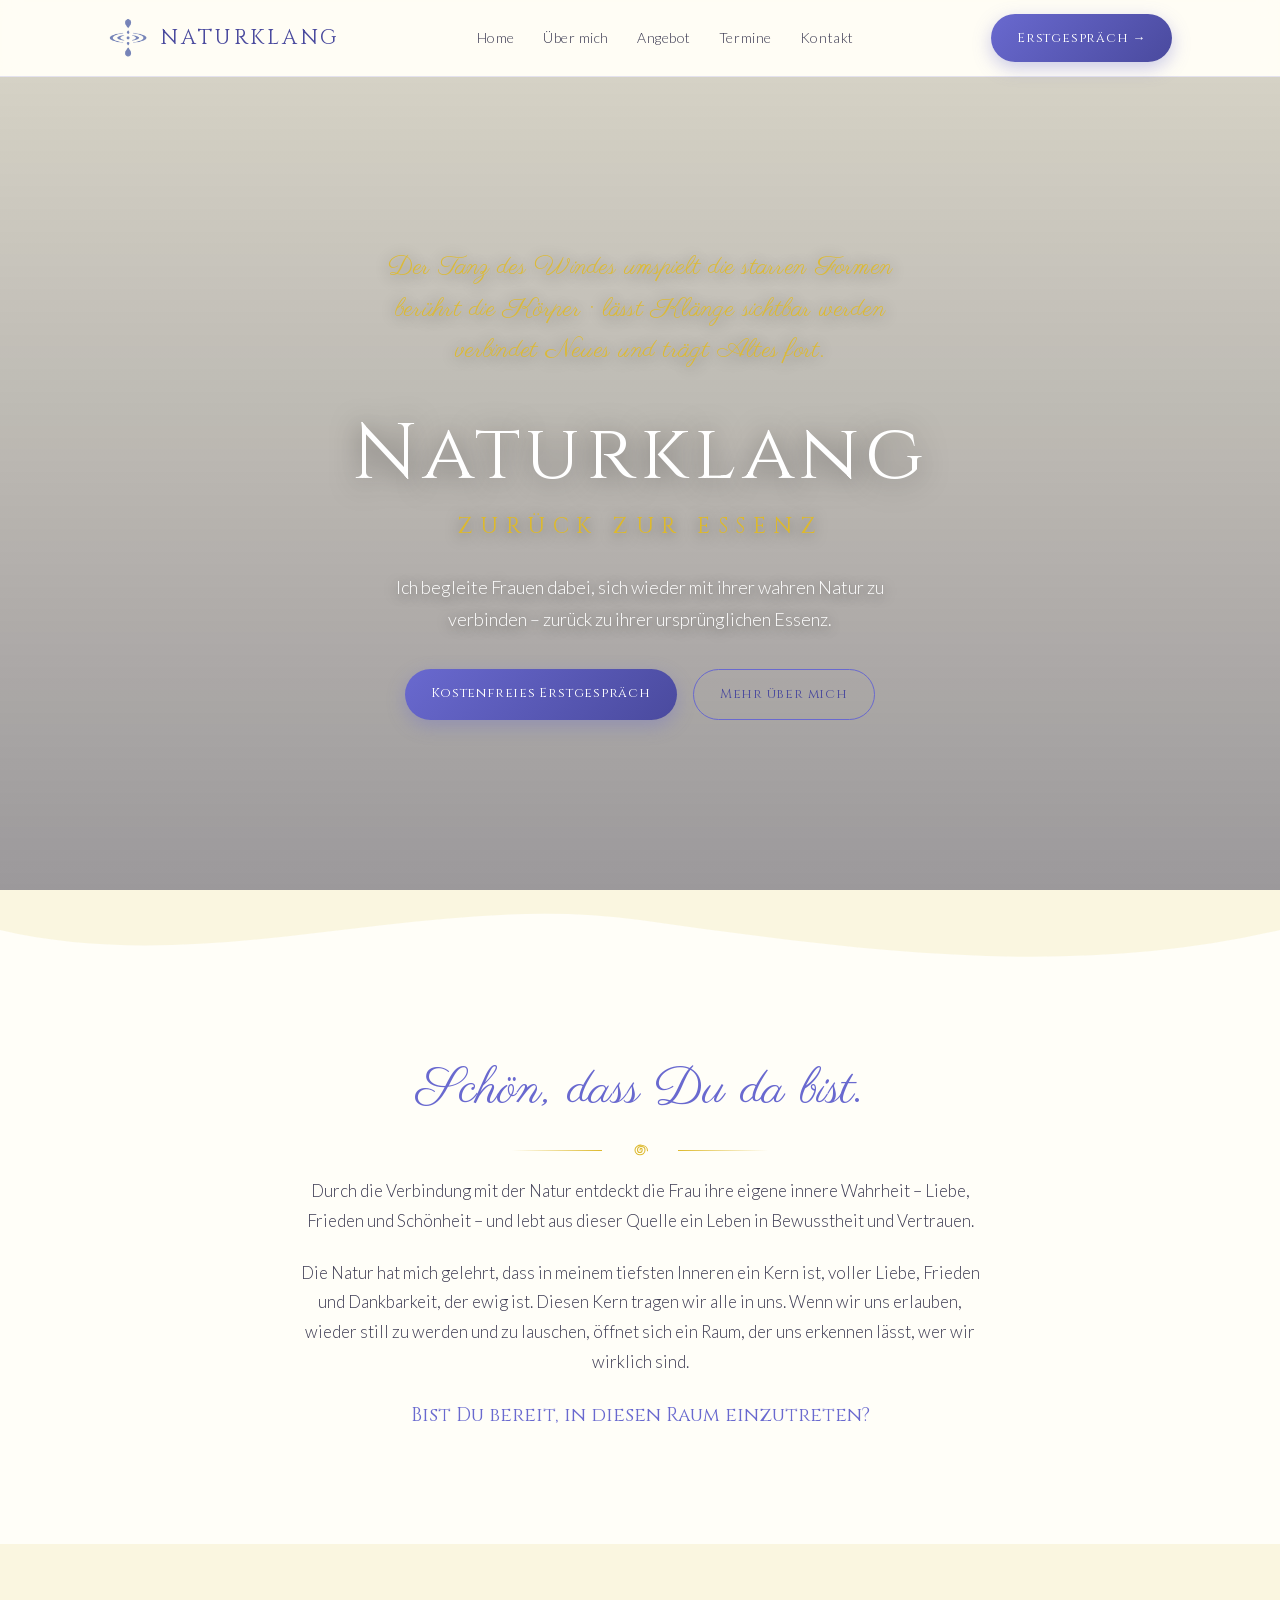
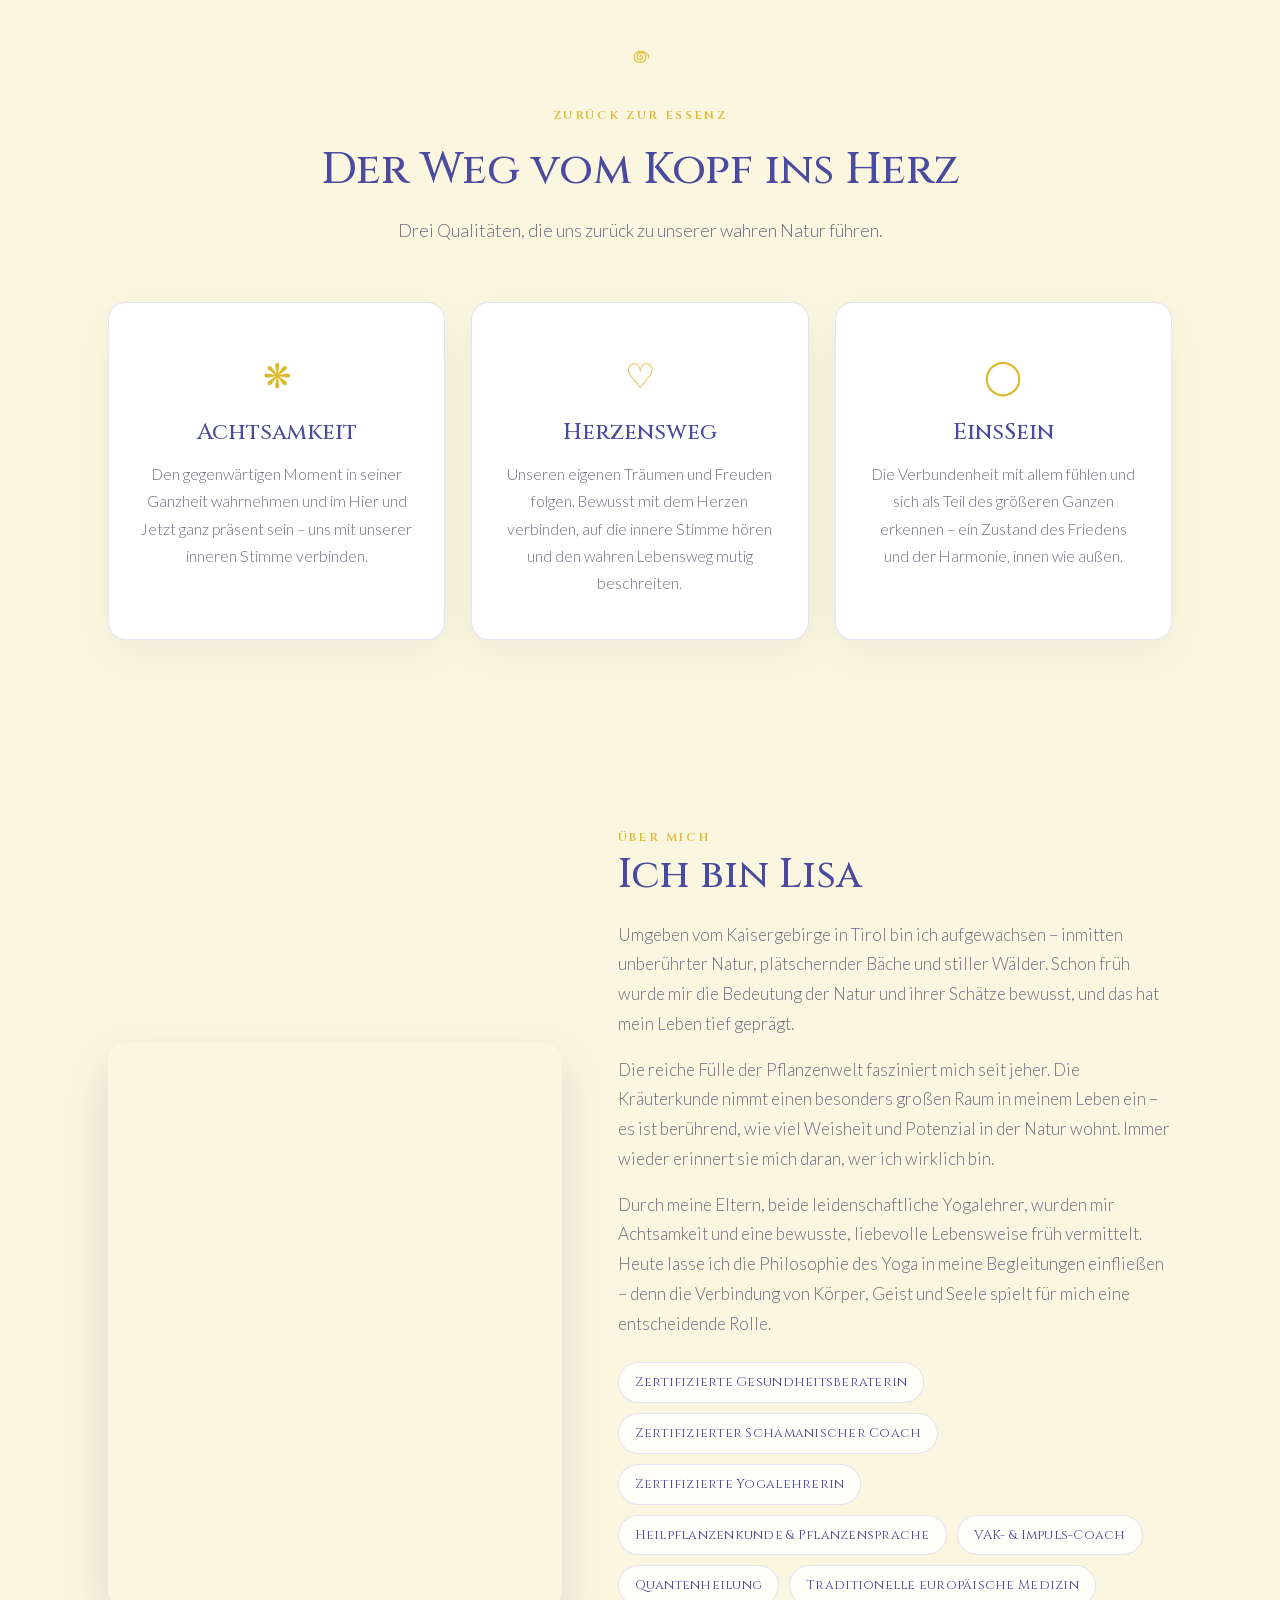
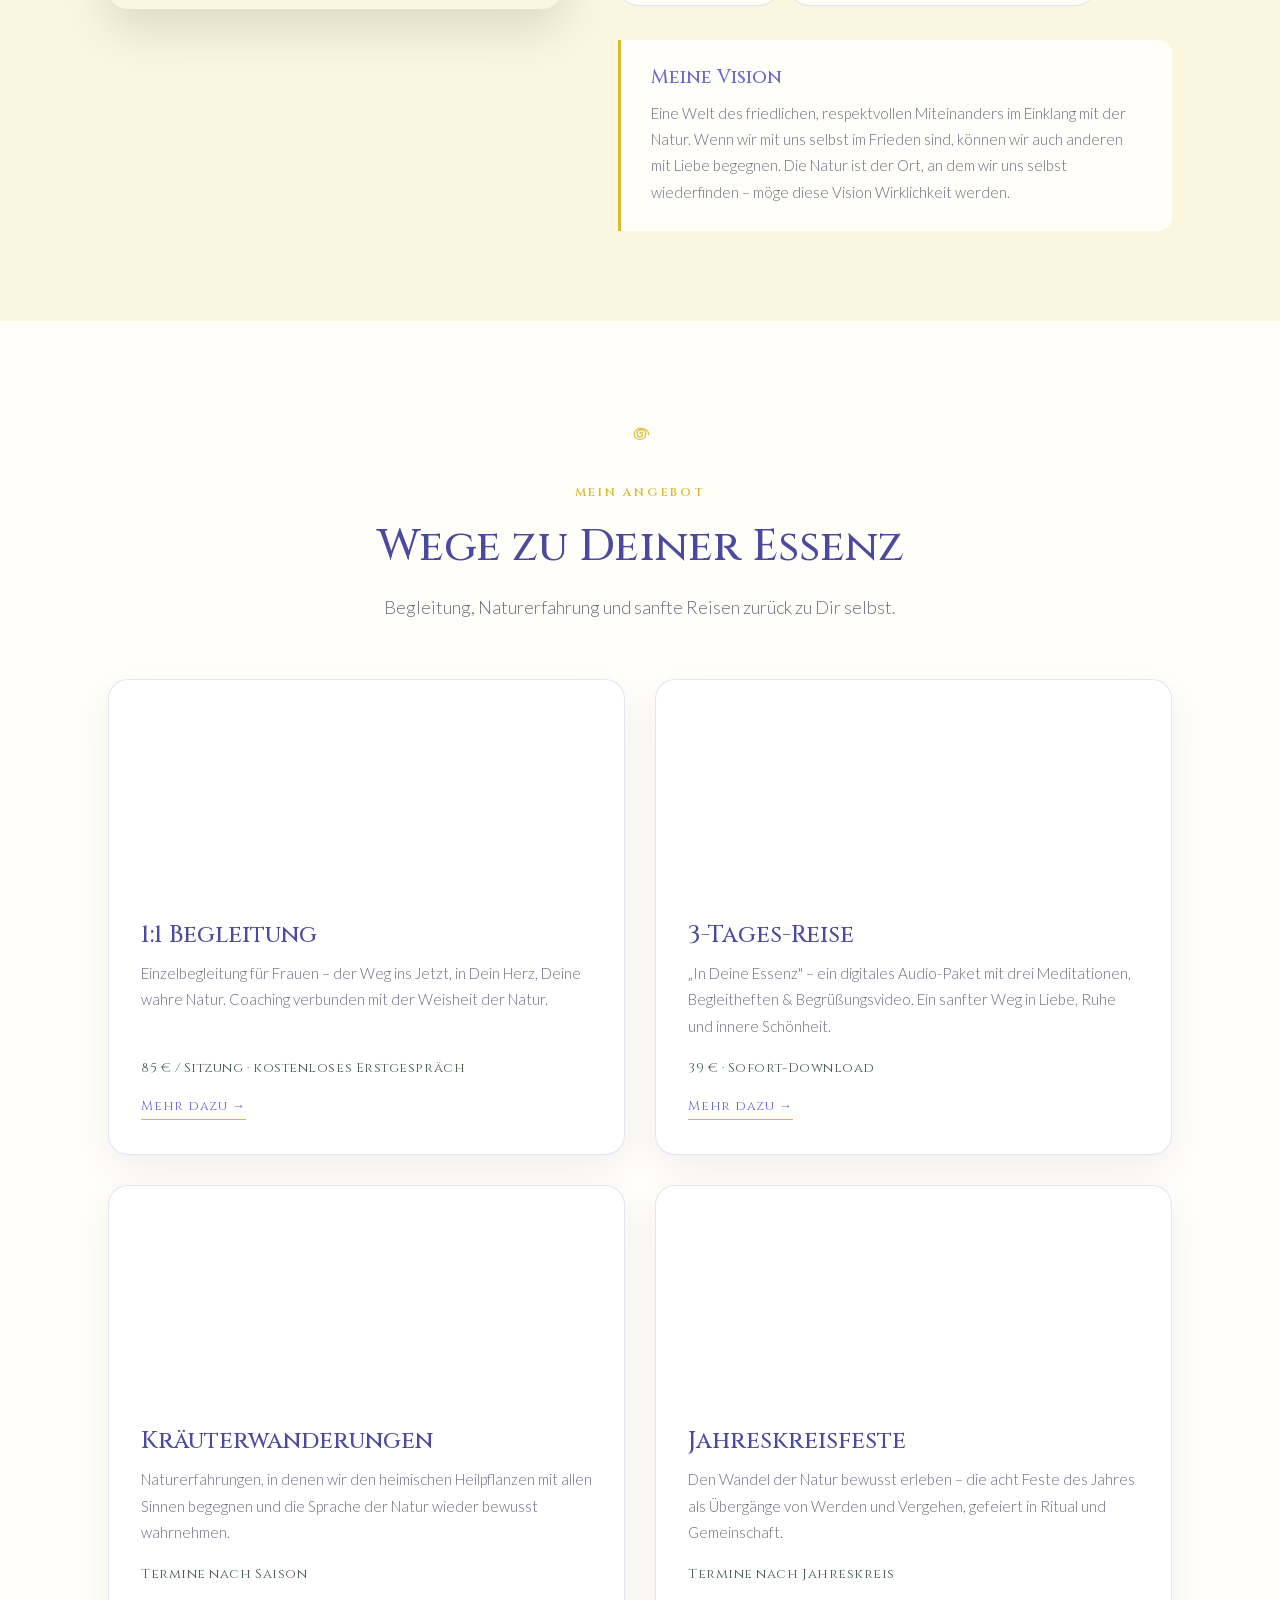
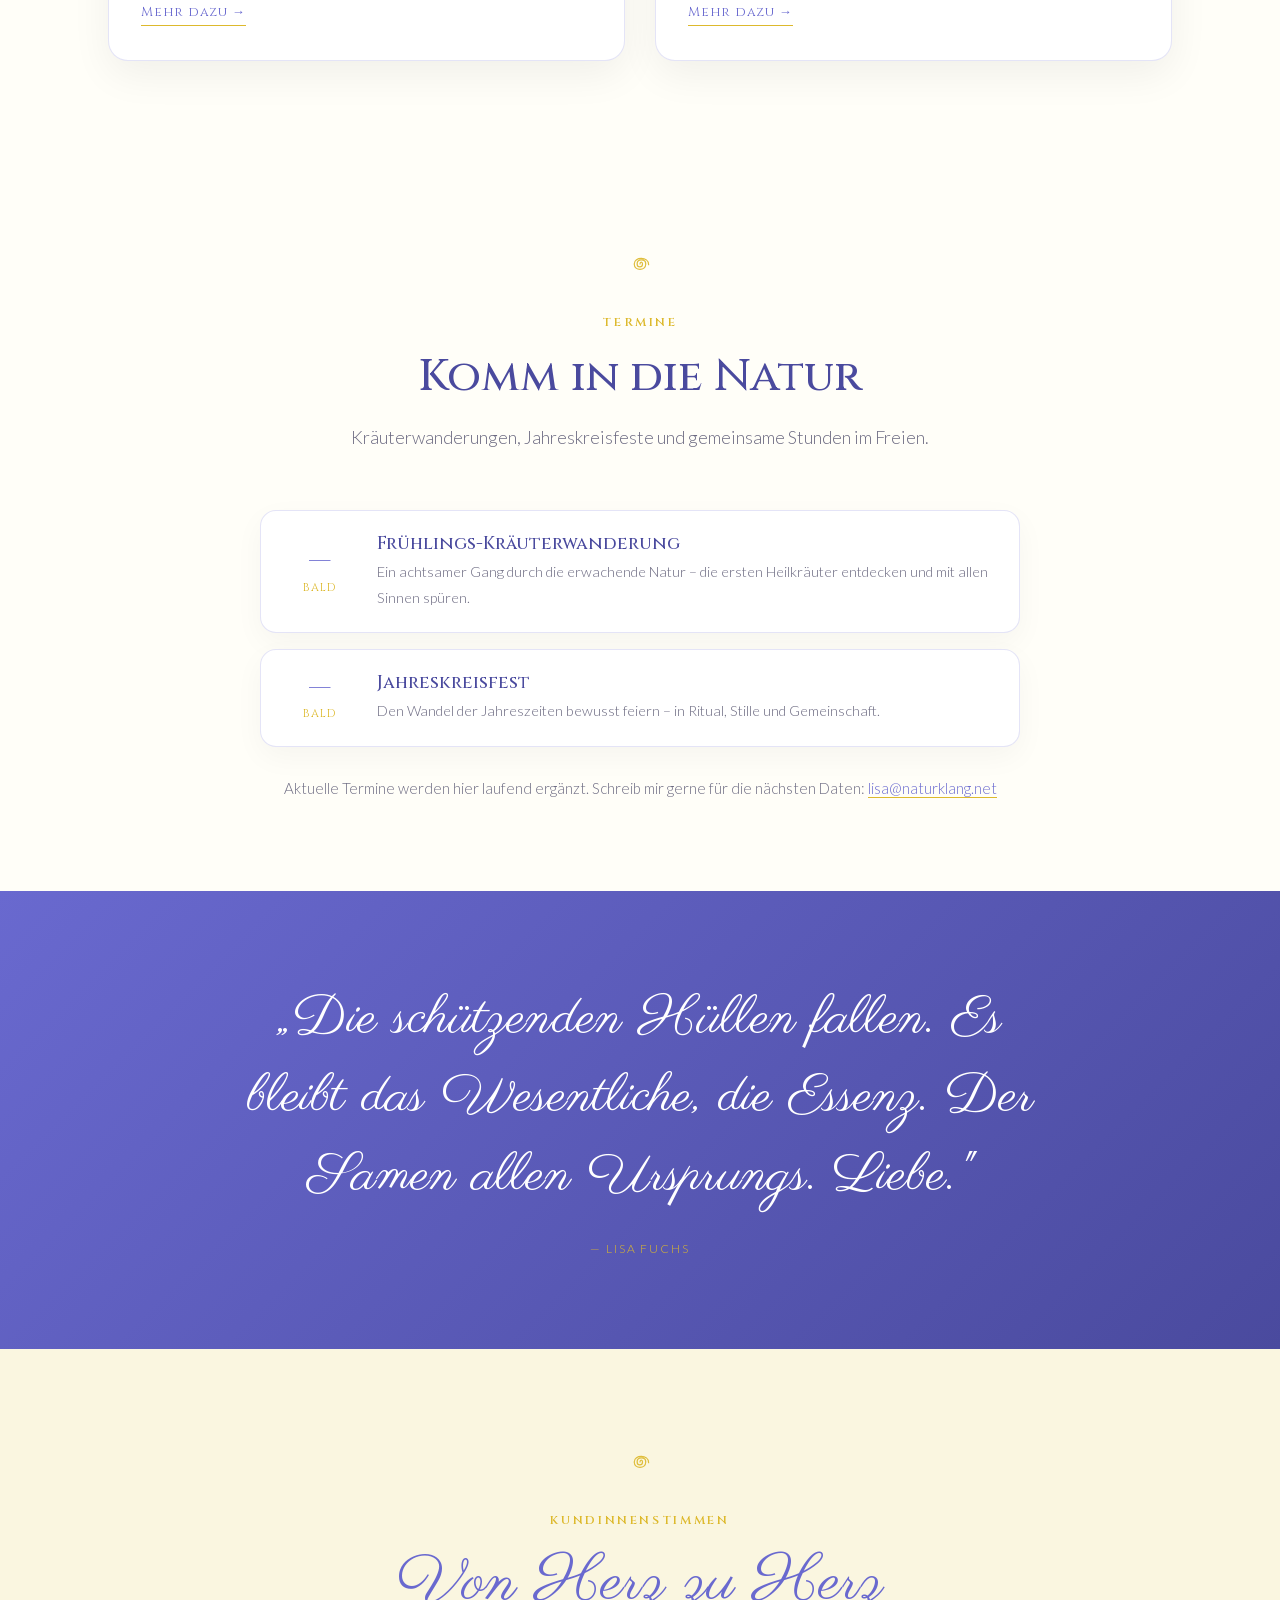
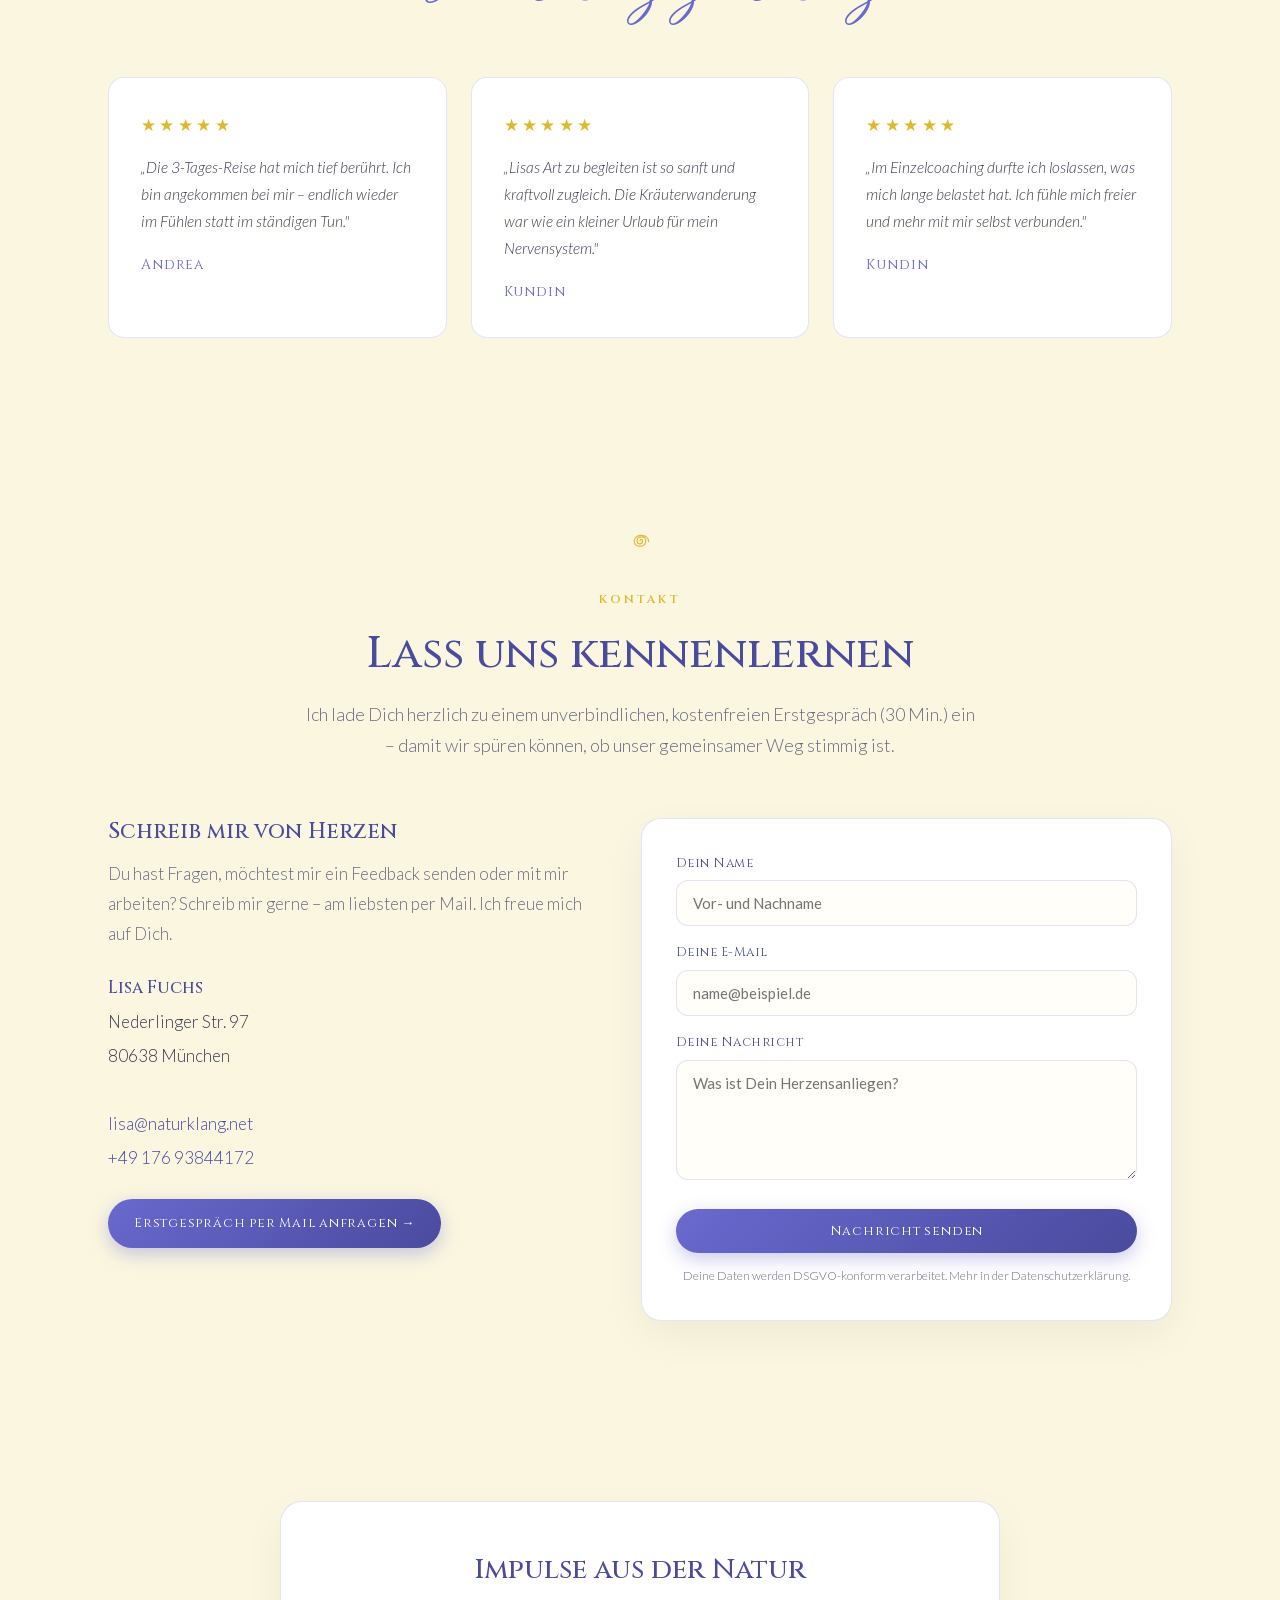
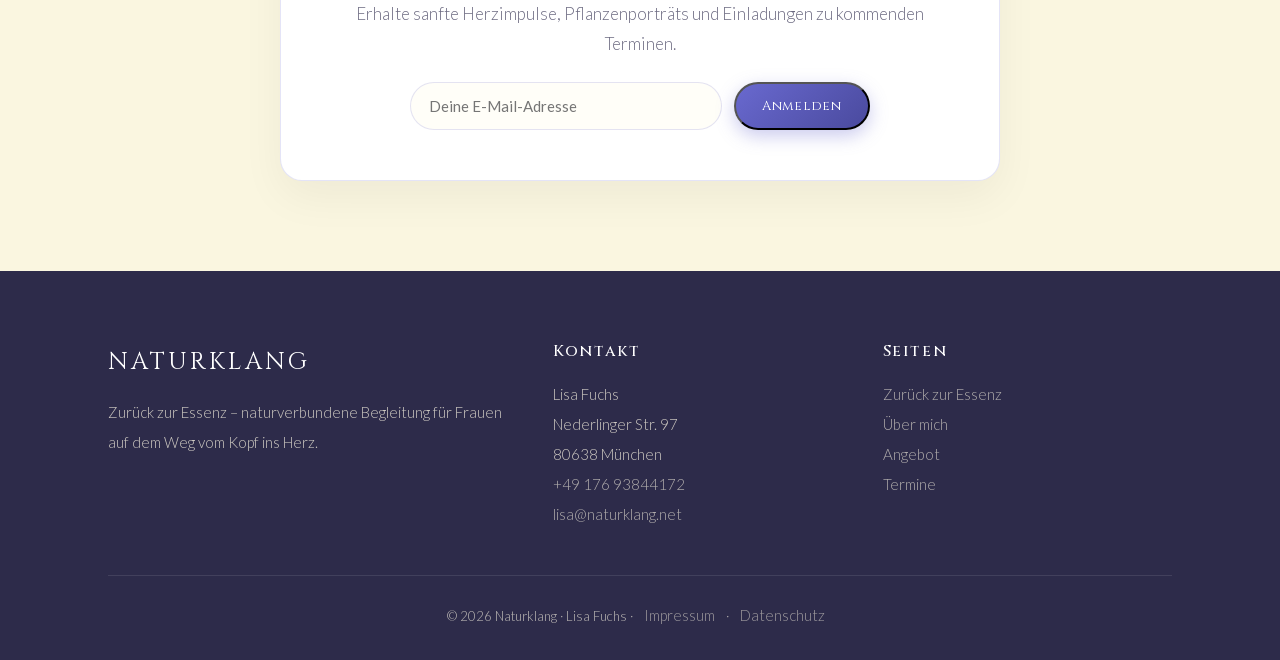
==== index.html @ 94cda43b "Naturklang one-page website (initial build) - One-page site, palette A (Lila/Gold/Grün/Creme) - Sect" ====
<!DOCTYPE html>
<html lang="de" class="theme-a">
<head>
<meta charset="UTF-8" />
<meta name="viewport" content="width=device-width, initial-scale=1.0" />
<title>Naturklang – zurück zur Essenz</title>
<!-- Schriften lokal gehostet (DSGVO-konform, kein Google-CDN) -->
<link rel="stylesheet" href="assets/fonts/fonts.css">
<style>
/* ============================================================
   PALETTEN — A (Naturklang-Marke) & C (Erd-/Waldwelt)
   Umschalten über class="theme-a" / "theme-c" auf <html>
   ============================================================ */
:root.theme-a {
  --c-bg:        #faf6e0;   /* Creme */
  --c-bg-soft:   #fffef8;   /* Warm-Weiß */
  --c-bg-dark:   #2d2b4a;   /* tiefes Lila-Nachtblau für dunkle Bänder */
  --c-brand:     #6969cf;   /* Lila (Brand) */
  --c-brand-dk:  #4a4a9e;
  --c-accent:    #ddb92d;   /* Gold */
  --c-green:     #4a6351;   /* Grün */
  --c-text:      #3a3850;
  --c-text-soft: #6b6980;
  --c-on-dark:   #f3eede;
  --c-card:      #ffffff;
  --c-line:      rgba(105,105,207,.18);
  --hero-overlay: linear-gradient(180deg, rgba(45,43,74,.18) 0%, rgba(45,43,74,.46) 100%);
  --grad-band:   linear-gradient(135deg, #6969cf 0%, #4a4a9e 100%);
  --f-script:    'Parisienne', cursive;
}
:root.theme-c {
  --c-bg:        #f4eedd;   /* warmes Creme */
  --c-bg-soft:   #fbf7ec;
  --c-bg-dark:   #2c3a2f;   /* Tannen-Nachtgrün */
  --c-brand:     #4a6351;   /* Grün als Leitfarbe */
  --c-brand-dk:  #33493b;
  --c-accent:    #c9a227;   /* gedämpftes Gold */
  --c-green:     #6b5340;   /* Braun/Bark als Zweitfarbe */
  --c-text:      #36302479;
  --c-text:      #363024;
  --c-text-soft: #6f6552;
  --c-on-dark:   #efe9d8;
  --c-card:      #fffdf6;
  --c-line:      rgba(74,99,81,.20);
  --hero-overlay: linear-gradient(180deg, rgba(44,58,47,.28) 0%, rgba(44,58,47,.60) 100%);
  --grad-band:   linear-gradient(135deg, #4a6351 0%, #2c3a2f 100%);
}

* { margin:0; padding:0; box-sizing:border-box; }
html { scroll-behavior:smooth; }
body {
  font-family:'Lato', Arial, sans-serif;
  font-weight:300;
  color:var(--c-text);
  background:var(--c-bg);
  line-height:1.75;
  font-size:17px;
  -webkit-font-smoothing:antialiased;
}
h1,h2,h3,h4 { font-family:'Cinzel', Georgia, serif; font-weight:500; line-height:1.25; color:var(--c-brand-dk); }
a { color:inherit; text-decoration:none; }
img { display:block; max-width:100%; }
.wrap { max-width:1120px; margin:0 auto; padding:0 28px; }
.eyebrow { font-family:'Cinzel',serif; letter-spacing:.22em; text-transform:uppercase; font-size:12px; color:var(--c-accent); font-weight:600; }

/* ---------- Palette-Umschalter ---------- */
.switcher {
  position:fixed; top:14px; right:14px; z-index:999;
  background:rgba(255,255,255,.92); backdrop-filter:blur(8px);
  border:1px solid var(--c-line); border-radius:40px;
  padding:6px; display:flex; gap:4px; box-shadow:0 6px 24px rgba(0,0,0,.12);
  font-family:'Lato',sans-serif;
}
.switcher span { font-size:11px; align-self:center; padding:0 8px 0 12px; color:var(--c-text-soft); letter-spacing:.05em; }
.switcher button {
  border:none; cursor:pointer; border-radius:30px; padding:8px 16px;
  font-size:13px; font-weight:700; font-family:'Cinzel',serif; letter-spacing:.05em;
  background:transparent; color:var(--c-text-soft); transition:.2s;
}
.switcher button.active { background:var(--grad-band); color:#fff; box-shadow:0 3px 10px rgba(0,0,0,.18); }

/* ---------- Header ---------- */
header {
  position:sticky; top:0; z-index:100;
  background:color-mix(in srgb, var(--c-bg-soft) 88%, transparent);
  backdrop-filter:blur(10px);
  border-bottom:1px solid var(--c-line);
}
.nav { display:flex; align-items:center; justify-content:space-between; height:76px; }
.brand { display:flex; align-items:center; gap:12px; }
.brand img { width:40px; height:40px; }
.brand .name { font-family:'Cinzel',serif; font-size:21px; letter-spacing:.14em; color:var(--c-brand-dk); }
.menu { display:flex; gap:28px; align-items:center; }
.menu a { font-size:14px; letter-spacing:.04em; color:var(--c-text); position:relative; padding:4px 0; transition:.2s; white-space:nowrap; }
.menu a:hover { color:var(--c-brand); }
.menu a::after { content:''; position:absolute; left:0; bottom:-2px; width:0; height:1.5px; background:var(--c-accent); transition:.25s; }
.menu a:hover::after { width:100%; }
.btn {
  display:inline-block; background:var(--grad-band); color:#fff !important;
  padding:13px 26px; border-radius:40px; font-family:'Cinzel',serif; font-size:13px;
  letter-spacing:.06em; box-shadow:0 6px 18px color-mix(in srgb,var(--c-brand) 35%,transparent);
  transition:transform .2s, box-shadow .2s;
}
.btn:hover { transform:translateY(-2px); box-shadow:0 10px 26px color-mix(in srgb,var(--c-brand) 45%,transparent); }
.btn-ghost { background:transparent; color:var(--c-brand-dk)!important; border:1.5px solid var(--c-brand); box-shadow:none; }
.btn-ghost:hover { background:var(--c-brand); color:#fff!important; }
.hamburger { display:none; background:none; border:none; cursor:pointer; font-size:26px; color:var(--c-brand-dk); }

/* ---------- Hero ---------- */
.hero {
  position:relative; min-height:88vh; display:flex; align-items:center;
  background:var(--hero-overlay), url('https://static.wixstatic.com/media/30ad0f_4431c01c30d84fc1b942860c5f3c2459~mv2.jpg/v1/fill/w_2880,h_1588,fp_0.50_0.40,q_90,enc_avif,quality_auto/30ad0f_4431c01c30d84fc1b942860c5f3c2459~mv2.jpg') center/cover fixed;
  text-align:center; color:#fff;
}
.hero .inner { max-width:760px; margin:0 auto; padding:80px 28px; }
.hero .poem { font-family:var(--f-script); font-size:clamp(19px,2.4vw,26px); letter-spacing:.01em; line-height:1.6; opacity:.92; margin-bottom:44px; color:var(--c-accent); text-shadow:0 2px 18px rgba(0,0,0,.55); max-width:600px; margin-left:auto; margin-right:auto; }
.hero h1 { color:#fff; font-size:clamp(42px,8vw,78px); font-weight:400; letter-spacing:.07em; line-height:1; text-shadow:0 3px 28px rgba(0,0,0,.55); }
.hero .sub { font-family:'Cinzel',serif; font-size:clamp(16px,2.4vw,22px); color:var(--c-accent); letter-spacing:.34em; text-transform:uppercase; margin-top:14px; text-shadow:0 2px 14px rgba(0,0,0,.5); }
.hero .lead { font-size:18px; font-weight:300; max-width:560px; margin:26px auto 34px; text-shadow:0 2px 12px rgba(0,0,0,.5); }
.hero .cta-row { display:flex; gap:16px; justify-content:center; flex-wrap:wrap; }

/* ---------- Ornament-Trenner ---------- */
.divider { display:flex; align-items:center; justify-content:center; gap:18px; padding:6px 0; color:var(--c-accent); }
.divider::before, .divider::after { content:''; height:1px; width:90px; background:linear-gradient(90deg,transparent,var(--c-accent)); }
.divider::after { background:linear-gradient(90deg,var(--c-accent),transparent); }
.divider .dot { width:8px; height:8px; border:1.5px solid var(--c-accent); border-radius:50%; transform:rotate(45deg); }

/* ---------- Sections ---------- */
section { padding:90px 0; }
.section-head { text-align:center; max-width:680px; margin:0 auto 56px; }
.section-head::before {
  content:''; display:block; width:46px; height:46px; margin:0 auto 18px; opacity:.92;
  background:url('data:image/svg+xml;utf8,<svg xmlns="http://www.w3.org/2000/svg" viewBox="0 0 64 64"><path d="M32 32 C32 28.5 35.5 28.5 35.5 32 C35.5 37.5 28 37.5 28 32 C28 24.5 40 24.5 40 32 C40 42 24 42 24 32 C24 21.5 44 21.5 44 33" fill="none" stroke="%23ddb92d" stroke-width="1.7" stroke-linecap="round"/></svg>') center/contain no-repeat;
}
.section-head h2 { font-size:clamp(30px,4.5vw,44px); margin:14px 0 18px; }
.section-head p { color:var(--c-text-soft); font-size:18px; }

/* Willkommen */
.welcome { background:var(--c-bg-soft); }
.welcome .body { max-width:740px; margin:0 auto; text-align:center; }
.welcome .body p { margin-bottom:22px; }
.welcome .hi { font-family:var(--f-script); font-size:clamp(34px,5vw,50px); color:var(--c-brand); margin-bottom:4px; line-height:1.2; }

/* Drei Säulen */
.pillars { display:grid; grid-template-columns:repeat(3,1fr); gap:26px; }
.pillar {
  background:var(--c-card); border-radius:18px; padding:42px 32px; text-align:center;
  border:1px solid var(--c-line); box-shadow:0 14px 40px rgba(0,0,0,.05); transition:.3s;
}
.pillar:hover { transform:translateY(-6px); box-shadow:0 22px 50px rgba(0,0,0,.10); }
.pillar .sym { font-size:34px; color:var(--c-accent); margin-bottom:14px; }
.pillar h3 { font-size:23px; margin-bottom:14px; color:var(--c-brand-dk); }
.pillar p { color:var(--c-text-soft); font-size:15.5px; }

/* Angebot — helle, leichte Karten mit Bild oben */
.angebot { background:var(--c-bg-soft); }
.offers { display:grid; grid-template-columns:repeat(2,1fr); gap:30px; }
.offer {
  background:var(--c-card); border-radius:20px; overflow:hidden;
  border:1px solid var(--c-line); box-shadow:0 14px 40px rgba(0,0,0,.06);
  display:flex; flex-direction:column; transition:transform .3s, box-shadow .3s;
}
.offer:hover { transform:translateY(-6px); box-shadow:0 24px 54px rgba(0,0,0,.12); }
.offer .pic { height:210px; background-size:cover; background-position:center; }
.offer.img1 .pic { background-image:url('https://static.wixstatic.com/media/30ad0f_73a1b2c0bfbb49b2bac82653a60e34b1~mv2.jpg/v1/fill/w_680,h_420,al_c,q_80,enc_avif,quality_auto/30ad0f_73a1b2c0bfbb49b2bac82653a60e34b1~mv2.jpg'); }
.offer.img2 .pic { background-image:url('https://static.wixstatic.com/media/30ad0f_ad5770ee242948cdaa79363a8b4c1df1~mv2.jpg/v1/crop/x_0,y_656,w_1687,h_1687/fill/w_680,h_420,q_80,enc_avif,quality_auto/20230617_165529_edited.jpg'); }
.offer.img3 .pic { background-image:url('https://static.wixstatic.com/media/30ad0f_cf320da13e4f41b2ae7d23e4663e6f0b~mv2.jpg/v1/fill/w_680,h_420,al_c,q_80,enc_avif,quality_auto/30ad0f_cf320da13e4f41b2ae7d23e4663e6f0b~mv2.jpg'); }
.offer.img4 .pic { background-image:url('https://static.wixstatic.com/media/30ad0f_091bbba5c6d74a7eb0b62641b5d3acfe~mv2.png/v1/fill/w_745,h_420,al_c,q_90,enc_avif,quality_auto/30ad0f_091bbba5c6d74a7eb0b62641b5d3acfe~mv2.png'); }
.offer .body { padding:30px 32px 34px; display:flex; flex-direction:column; flex:1; }
.offer h3 { color:var(--c-brand-dk); font-size:24px; margin-bottom:10px; }
.offer p { color:var(--c-text-soft); font-size:15px; margin-bottom:18px; flex:1; }
.offer .price { font-family:'Cinzel',serif; color:var(--c-green); font-size:13.5px; letter-spacing:.04em; margin-bottom:14px; }
.offer .more { font-family:'Cinzel',serif; font-size:13px; letter-spacing:.06em; color:var(--c-brand); border-bottom:1px solid var(--c-accent); padding-bottom:2px; align-self:flex-start; transition:.2s; cursor:pointer; }
.offer .more:hover { color:var(--c-brand-dk); border-color:var(--c-brand); }

/* Zitat-Band */
.quote-band { background:var(--grad-band); color:var(--c-on-dark); text-align:center; }
.quote-band .q { font-family:var(--f-script); font-size:clamp(34px,5vw,54px); line-height:1.45; color:#fff; max-width:820px; margin:0 auto; font-weight:400; }
.quote-band .src { margin-top:22px; letter-spacing:.16em; text-transform:uppercase; font-size:12px; color:var(--c-accent); }

/* Stimmen */
.voices .section-head h2 { font-family:var(--f-script); font-size:clamp(42px,6.5vw,62px); color:var(--c-brand); line-height:1.2; }
.voices .grid { display:grid; grid-template-columns:repeat(3,1fr); gap:24px; }
.voice { background:var(--c-card); border-radius:16px; padding:32px; border:1px solid var(--c-line); }
.voice p { font-style:italic; color:var(--c-text); margin-bottom:18px; font-size:15.5px; }
.voice .who { font-family:'Cinzel',serif; color:var(--c-brand); font-size:14px; letter-spacing:.06em; }
.voice .stars { color:var(--c-accent); margin-bottom:14px; letter-spacing:.2em; }

/* CTA */
.cta-final { text-align:center; background:var(--c-bg-soft); }
.cta-final h2 { font-size:clamp(28px,4vw,42px); margin-bottom:18px; }
.cta-final p { color:var(--c-text-soft); max-width:560px; margin:0 auto 30px; font-size:18px; }

/* Newsletter */
.news { background:var(--c-bg); }
.news .box { background:var(--c-card); border:1px solid var(--c-line); border-radius:22px; padding:50px; text-align:center; max-width:720px; margin:0 auto; box-shadow:0 16px 44px rgba(0,0,0,.05); }
.news h3 { font-size:28px; margin-bottom:12px; }
.news p { color:var(--c-text-soft); margin-bottom:24px; }
.news form { display:flex; gap:12px; max-width:460px; margin:0 auto; flex-wrap:wrap; }
.news input { flex:1; min-width:200px; padding:14px 18px; border:1px solid var(--c-line); border-radius:40px; font-family:'Lato',sans-serif; font-size:15px; background:var(--c-bg-soft); }
.news input:focus { outline:none; border-color:var(--c-brand); }

/* Footer */
footer { background:var(--c-bg-dark); color:var(--c-on-dark); padding:70px 0 30px; }
.footer-grid { display:grid; grid-template-columns:1.4fr 1fr 1fr; gap:40px; margin-bottom:46px; }
footer h4 { color:#fff; font-size:16px; letter-spacing:.1em; margin-bottom:18px; }
footer .name-lg { font-family:'Cinzel',serif; font-size:24px; letter-spacing:.14em; color:#fff; margin-bottom:14px; }
footer a, footer p { color:var(--c-on-dark); opacity:.82; font-size:15px; line-height:2; }
footer a:hover { opacity:1; color:var(--c-accent); }
.footer-bottom { border-top:1px solid rgba(255,255,255,.14); padding-top:24px; text-align:center; font-size:13px; opacity:.7; }
.footer-bottom a { margin:0 8px; }

/* ---------- Über mich ---------- */
.ueber { background:var(--c-bg); }
.ueber .grid { display:grid; grid-template-columns:0.9fr 1.1fr; gap:56px; align-items:center; }
.ueber .portrait { border-radius:20px; overflow:hidden; box-shadow:0 20px 50px rgba(0,0,0,.12); aspect-ratio:4/5; background-size:cover; background-position:center; }
.ueber .txt h2 { font-size:clamp(28px,4vw,40px); margin-bottom:20px; }
.ueber .txt > p { color:var(--c-text-soft); margin-bottom:16px; }
.ueber .quals { list-style:none; margin:24px 0 0; display:flex; flex-wrap:wrap; gap:10px; }
.ueber .quals li { background:var(--c-bg-soft); border:1px solid var(--c-line); border-radius:30px; padding:8px 16px; font-size:13px; color:var(--c-brand-dk); font-family:'Cinzel',serif; letter-spacing:.02em; }
.ueber .vision { margin-top:34px; padding:26px 30px; background:var(--c-bg-soft); border-left:3px solid var(--c-accent); border-radius:0 14px 14px 0; }
.ueber .vision h3 { font-size:19px; color:var(--c-brand); margin-bottom:10px; }
.ueber .vision p { color:var(--c-text-soft); font-size:15px; margin:0; }

/* ---------- Termine ---------- */
.termine { background:var(--c-bg-soft); }
.termine .list { max-width:760px; margin:0 auto; display:flex; flex-direction:column; gap:16px; }
.termin { display:flex; gap:24px; align-items:center; background:var(--c-card); border:1px solid var(--c-line); border-radius:16px; padding:22px 26px; box-shadow:0 10px 30px rgba(0,0,0,.04); }
.termin .date { font-family:'Cinzel',serif; color:var(--c-brand); text-align:center; min-width:66px; line-height:1.1; }
.termin .date .d { font-size:27px; display:block; }
.termin .date .m { font-size:11px; letter-spacing:.12em; text-transform:uppercase; color:var(--c-accent); }
.termin .info h4 { font-size:18px; color:var(--c-brand-dk); margin-bottom:4px; }
.termin .info p { color:var(--c-text-soft); font-size:14.5px; }
.termine .hint { text-align:center; color:var(--c-text-soft); margin-top:28px; font-size:15px; }
.termine .hint a { color:var(--c-brand); border-bottom:1px solid var(--c-accent); }

/* ---------- Kontakt ---------- */
.kontakt { background:var(--c-bg); }
.kontakt .grid { display:grid; grid-template-columns:1fr 1.1fr; gap:50px; align-items:start; }
.kontakt .info h3 { font-size:22px; margin-bottom:14px; }
.kontakt .info > p { color:var(--c-text-soft); margin-bottom:22px; }
.kontakt .det { line-height:2; margin-bottom:24px; }
.kontakt .det strong { font-family:'Cinzel',serif; color:var(--c-brand-dk); font-weight:500; }
.kontakt .det a { color:var(--c-brand-dk); }
.kontakt .det a:hover { color:var(--c-brand); }
.kontakt form { background:var(--c-card); border:1px solid var(--c-line); border-radius:20px; padding:34px; box-shadow:0 14px 40px rgba(0,0,0,.05); }
.kontakt label { display:block; font-size:12.5px; font-family:'Cinzel',serif; letter-spacing:.04em; color:var(--c-brand-dk); margin:0 0 6px; }
.kontakt input, .kontakt textarea { width:100%; padding:13px 16px; border:1px solid var(--c-line); border-radius:12px; font-family:'Lato',sans-serif; font-size:15px; background:var(--c-bg-soft); margin-bottom:16px; }
.kontakt textarea { min-height:120px; resize:vertical; }
.kontakt input:focus, .kontakt textarea:focus { outline:none; border-color:var(--c-brand); }
.kontakt form .btn { width:100%; text-align:center; border:none; cursor:pointer; margin-top:4px; }
.kontakt .form-note { font-size:12px; color:var(--c-text-soft); margin-top:12px; text-align:center; }

/* ---------- Angebots-Detail-Ansicht (Overlay) ---------- */
.detail-overlay { position:fixed; inset:0; z-index:1000; display:none; }
.detail-overlay.open { display:block; }
.detail-overlay .scrim { position:absolute; inset:0; background:rgba(30,28,52,.55); backdrop-filter:blur(4px); }
.detail-panel { position:absolute; top:0; right:0; height:100%; width:min(660px,100%); background:var(--c-bg); box-shadow:-20px 0 60px rgba(0,0,0,.3); overflow-y:auto; transform:translateX(100%); transition:transform .42s cubic-bezier(.16,.7,.3,1); }
.detail-overlay.open .detail-panel { transform:none; }
.detail-panel .dp-hero { height:210px; background-size:cover; background-position:center; }
.detail-panel .dp-body { padding:42px 46px 64px; }
.detail-panel h2 { font-size:clamp(26px,4vw,34px); color:var(--c-brand-dk); margin-bottom:8px; }
.detail-panel .dp-meta { font-family:'Cinzel',serif; color:var(--c-green); font-size:14px; letter-spacing:.03em; margin-bottom:26px; }
.detail-panel p { color:var(--c-text); margin-bottom:15px; font-size:15.5px; }
.detail-panel .poem { font-family:var(--f-script); color:var(--c-brand); font-size:25px; line-height:1.5; margin:0 0 26px; }
.detail-panel h4 { font-family:'Cinzel',serif; color:var(--c-brand); font-size:17px; margin:26px 0 10px; }
.detail-panel ul { margin:0 0 18px 20px; color:var(--c-text-soft); }
.detail-panel ul li { margin-bottom:7px; }
.dp-close { position:absolute; top:18px; right:18px; width:44px; height:44px; border-radius:50%; border:none; background:rgba(255,255,255,.92); cursor:pointer; font-size:24px; line-height:1; color:var(--c-brand-dk); box-shadow:0 4px 14px rgba(0,0,0,.25); z-index:3; transition:.2s; }
.dp-close:hover { background:#fff; transform:rotate(90deg); }
.detail-panel .dp-cta { margin-top:28px; }
body.no-scroll { overflow:hidden; }

/* ---------- Fließende Wellen-Übergänge ---------- */
.wave { display:block; width:100%; height:80px; line-height:0; }
.wave svg { display:block; width:100%; height:100%; }
.wave-soft path { fill:var(--c-bg-soft); }
.wave-bg path { fill:var(--c-bg); }

/* ---------- Statement (fließend & tiefgehend) ---------- */
.statement { background:var(--c-bg); text-align:center; padding:120px 0; }
.statement .line { font-family:'Cinzel',serif; font-weight:400; color:var(--c-brand-dk); line-height:1.7; font-size:clamp(24px,3.8vw,40px); }
.statement .line em { font-style:normal; color:var(--c-accent); }
.statement .sep { width:1px; height:54px; margin:30px auto; background:linear-gradient(var(--c-accent),transparent); }

/* ---------- Ruhiges Einblenden beim Scrollen ---------- */
.reveal { opacity:0; transform:translateY(28px); transition:opacity 1.1s cubic-bezier(.16,.7,.3,1), transform 1.1s cubic-bezier(.16,.7,.3,1); }
.reveal.in { opacity:1; transform:none; }
@media (prefers-reduced-motion:reduce){ .reveal{opacity:1;transform:none;transition:none;} }

/* ---------- Mobile ---------- */
@media (max-width:880px){
  .statement{padding:80px 0;}
  .wave{height:48px;}
  .menu { display:none; }
  .menu.open { display:flex; position:absolute; top:76px; left:0; right:0; flex-direction:column; align-items:flex-start; background:var(--c-bg-soft); padding:20px 28px; gap:18px; border-bottom:1px solid var(--c-line); box-shadow:0 14px 28px rgba(0,0,0,.10); }
  .hamburger { display:block; }
  .pillars, .offers, .voices .grid, .footer-grid, .ueber .grid, .kontakt .grid { grid-template-columns:1fr; }
  .ueber .grid { gap:32px; }
  .detail-panel .dp-body { padding:32px 26px 50px; }
  .termin { flex-direction:row; }
  .hero { background-attachment:scroll; min-height:80vh; }
  section { padding:64px 0; }
  .news form { flex-direction:column; }
  .switcher span { display:none; }
}
</style>
</head>
<body>

<!-- Header -->
<header>
  <div class="wrap nav">
    <a class="brand" href="#">
      <img src="assets/logo-naturklang.png" alt="Naturklang Logo">
      <span class="name">NATURKLANG</span>
    </a>
    <nav class="menu">
      <a href="#">Home</a>
      <a href="#ueber">Über mich</a>
      <a href="#angebot">Angebot</a>
      <a href="#termine">Termine</a>
      <a href="#kontakt">Kontakt</a>
    </nav>
    <a class="btn" href="mailto:lisa@naturklang.net?subject=Kostenfreies%20Erstgespr%C3%A4ch">Erstgespräch &rarr;</a>
    <button class="hamburger" aria-label="Menü">&#9776;</button>
  </div>
</header>

<!-- Hero -->
<section class="hero">
  <div class="inner">
    <div class="poem">
      Der Tanz des Windes umspielt die starren Formen<br>
      berührt die Körper · lässt Klänge sichtbar werden<br>
      verbindet Neues und trägt Altes fort.
    </div>
    <h1>Naturklang</h1>
    <div class="sub">Zurück zur Essenz</div>
    <p class="lead">Ich begleite Frauen dabei, sich wieder mit ihrer wahren Natur zu verbinden – zurück zu ihrer ursprünglichen Essenz.</p>
    <div class="cta-row">
      <a class="btn" href="mailto:lisa@naturklang.net?subject=Kostenfreies%20Erstgespr%C3%A4ch">Kostenfreies Erstgespräch</a>
      <a class="btn btn-ghost" href="#ueber">Mehr über mich</a>
    </div>
  </div>
</section>

<div class="wave wave-soft"><svg viewBox="0 0 1440 80" preserveAspectRatio="none"><path d="M0,40 C240,90 480,0 720,30 C960,60 1200,90 1440,40 L1440,80 L0,80 Z"></path></svg></div>

<!-- Willkommen -->
<section class="welcome">
  <div class="wrap body">
    <div class="hi">Schön, dass Du da bist.</div>
    <div class="divider">
      <svg width="40" height="40" viewBox="0 0 64 64" aria-hidden="true"><path d="M32 32 C32 28.5 35.5 28.5 35.5 32 C35.5 37.5 28 37.5 28 32 C28 24.5 40 24.5 40 32 C40 42 24 42 24 32 C24 21.5 44 21.5 44 33" fill="none" stroke="#ddb92d" stroke-width="1.7" stroke-linecap="round"/></svg>
    </div>
    <p>Durch die Verbindung mit der Natur entdeckt die Frau ihre eigene innere Wahrheit – Liebe, Frieden und Schönheit – und lebt aus dieser Quelle ein Leben in Bewusstheit und Vertrauen.</p>
    <p>Die Natur hat mich gelehrt, dass in meinem tiefsten Inneren ein Kern ist, voller Liebe, Frieden und Dankbarkeit, der ewig ist. Diesen Kern tragen wir alle in uns. Wenn wir uns erlauben, wieder still zu werden und zu lauschen, öffnet sich ein Raum, der uns erkennen lässt, wer wir wirklich sind.</p>
    <p style="font-family:'Cinzel',serif;color:var(--c-brand);font-size:19px;">Bist Du bereit, in diesen Raum einzutreten?</p>
  </div>
</section>

<!-- Drei Säulen -->
<section id="essenz">
  <div class="wrap">
    <div class="section-head">
      <span class="eyebrow">Zurück zur Essenz</span>
      <h2>Der Weg vom Kopf ins Herz</h2>
      <p>Drei Qualitäten, die uns zurück zu unserer wahren Natur führen.</p>
    </div>
    <div class="pillars">
      <div class="pillar">
        <div class="sym">❋</div>
        <h3>Achtsamkeit</h3>
        <p>Den gegenwärtigen Moment in seiner Ganzheit wahrnehmen und im Hier und Jetzt ganz präsent sein – uns mit unserer inneren Stimme verbinden.</p>
      </div>
      <div class="pillar">
        <div class="sym">♡</div>
        <h3>Herzensweg</h3>
        <p>Unseren eigenen Träumen und Freuden folgen. Bewusst mit dem Herzen verbinden, auf die innere Stimme hören und den wahren Lebensweg mutig beschreiten.</p>
      </div>
      <div class="pillar">
        <div class="sym">◯</div>
        <h3>EinsSein</h3>
        <p>Die Verbundenheit mit allem fühlen und sich als Teil des größeren Ganzen erkennen – ein Zustand des Friedens und der Harmonie, innen wie außen.</p>
      </div>
    </div>
  </div>
</section>

<!-- Über mich -->
<section class="ueber" id="ueber">
  <div class="wrap">
    <div class="grid">
      <div class="portrait" style="background-image:url('https://static.wixstatic.com/media/30ad0f_73a1b2c0bfbb49b2bac82653a60e34b1~mv2.jpg/v1/fill/w_640,h_800,al_c,q_85,enc_avif,quality_auto/30ad0f_73a1b2c0bfbb49b2bac82653a60e34b1~mv2.jpg');"></div>
      <div class="txt">
        <span class="eyebrow">Über mich</span>
        <h2>Ich bin Lisa</h2>
        <p>Umgeben vom Kaisergebirge in Tirol bin ich aufgewachsen – inmitten unberührter Natur, plätschernder Bäche und stiller Wälder. Schon früh wurde mir die Bedeutung der Natur und ihrer Schätze bewusst, und das hat mein Leben tief geprägt.</p>
        <p>Die reiche Fülle der Pflanzenwelt fasziniert mich seit jeher. Die Kräuterkunde nimmt einen besonders großen Raum in meinem Leben ein – es ist berührend, wie viel Weisheit und Potenzial in der Natur wohnt. Immer wieder erinnert sie mich daran, wer ich wirklich bin.</p>
        <p>Durch meine Eltern, beide leidenschaftliche Yogalehrer, wurden mir Achtsamkeit und eine bewusste, liebevolle Lebensweise früh vermittelt. Heute lasse ich die Philosophie des Yoga in meine Begleitungen einfließen – denn die Verbindung von Körper, Geist und Seele spielt für mich eine entscheidende Rolle.</p>
        <ul class="quals">
          <li>Zertifizierte Gesundheitsberaterin</li>
          <li>Zertifizierter Schamanischer Coach</li>
          <li>Zertifizierte Yogalehrerin</li>
          <li>Heilpflanzenkunde &amp; Pflanzensprache</li>
          <li>VAK- &amp; Impuls-Coach</li>
          <li>Quantenheilung</li>
          <li>Traditionelle europäische Medizin</li>
        </ul>
        <div class="vision">
          <h3>Meine Vision</h3>
          <p>Eine Welt des friedlichen, respektvollen Miteinanders im Einklang mit der Natur. Wenn wir mit uns selbst im Frieden sind, können wir auch anderen mit Liebe begegnen. Die Natur ist der Ort, an dem wir uns selbst wiederfinden – möge diese Vision Wirklichkeit werden.</p>
        </div>
      </div>
    </div>
  </div>
</section>

<!-- Angebot -->
<section class="angebot" id="angebot">
  <div class="wrap">
    <div class="section-head">
      <span class="eyebrow">Mein Angebot</span>
      <h2>Wege zu Deiner Essenz</h2>
      <p>Begleitung, Naturerfahrung und sanfte Reisen zurück zu Dir selbst.</p>
    </div>
    <div class="offers">
      <div class="offer img1">
        <div class="pic"></div>
        <div class="body">
          <h3>1:1 Begleitung</h3>
          <p>Einzelbegleitung für Frauen – der Weg ins Jetzt, in Dein Herz, Deine wahre Natur. Coaching verbunden mit der Weisheit der Natur.</p>
          <div class="price">85 € / Sitzung · kostenloses Erstgespräch</div>
          <span class="more" onclick="openDetail('begleitung')">Mehr dazu &rarr;</span>
        </div>
      </div>
      <div class="offer img2">
        <div class="pic"></div>
        <div class="body">
          <h3>3-Tages-Reise</h3>
          <p>„In Deine Essenz" – ein digitales Audio-Paket mit drei Meditationen, Begleitheften & Begrüßungsvideo. Ein sanfter Weg in Liebe, Ruhe und innere Schönheit.</p>
          <div class="price">39 € · Sofort-Download</div>
          <span class="more" onclick="openDetail('reise')">Mehr dazu &rarr;</span>
        </div>
      </div>
      <div class="offer img3">
        <div class="pic"></div>
        <div class="body">
          <h3>Kräuterwanderungen</h3>
          <p>Naturerfahrungen, in denen wir den heimischen Heilpflanzen mit allen Sinnen begegnen und die Sprache der Natur wieder bewusst wahrnehmen.</p>
          <div class="price">Termine nach Saison</div>
          <span class="more" onclick="openDetail('kraeuter')">Mehr dazu &rarr;</span>
        </div>
      </div>
      <div class="offer img4">
        <div class="pic"></div>
        <div class="body">
          <h3>Jahreskreisfeste</h3>
          <p>Den Wandel der Natur bewusst erleben – die acht Feste des Jahres als Übergänge von Werden und Vergehen, gefeiert in Ritual und Gemeinschaft.</p>
          <div class="price">Termine nach Jahreskreis</div>
          <span class="more" onclick="openDetail('jahreskreis')">Mehr dazu &rarr;</span>
        </div>
      </div>
    </div>
  </div>
</section>

<!-- Termine -->
<section class="termine" id="termine">
  <div class="wrap">
    <div class="section-head">
      <span class="eyebrow">Termine</span>
      <h2>Komm in die Natur</h2>
      <p>Kräuterwanderungen, Jahreskreisfeste und gemeinsame Stunden im Freien.</p>
    </div>
    <div class="list">
      <div class="termin">
        <div class="date"><span class="d">—</span><span class="m">bald</span></div>
        <div class="info">
          <h4>Frühlings-Kräuterwanderung</h4>
          <p>Ein achtsamer Gang durch die erwachende Natur – die ersten Heilkräuter entdecken und mit allen Sinnen spüren.</p>
        </div>
      </div>
      <div class="termin">
        <div class="date"><span class="d">—</span><span class="m">bald</span></div>
        <div class="info">
          <h4>Jahreskreisfest</h4>
          <p>Den Wandel der Jahreszeiten bewusst feiern – in Ritual, Stille und Gemeinschaft.</p>
        </div>
      </div>
    </div>
    <p class="hint">Aktuelle Termine werden hier laufend ergänzt. Schreib mir gerne für die nächsten Daten: <a href="mailto:lisa@naturklang.net?subject=Termine">lisa@naturklang.net</a></p>
  </div>
</section>

<!-- Zitat-Band -->
<section class="quote-band">
  <div class="wrap">
    <p class="q">„Die schützenden Hüllen fallen. Es bleibt das Wesentliche, die Essenz. Der Samen allen Ursprungs. Liebe."</p>
    <div class="src">— Lisa Fuchs</div>
  </div>
</section>

<!-- Stimmen -->
<section class="voices">
  <div class="wrap">
    <div class="section-head">
      <span class="eyebrow">Kundinnenstimmen</span>
      <h2>Von Herz zu Herz</h2>
    </div>
    <div class="grid">
      <div class="voice">
        <div class="stars">★★★★★</div>
        <p>„Die 3-Tages-Reise hat mich tief berührt. Ich bin angekommen bei mir – endlich wieder im Fühlen statt im ständigen Tun."</p>
        <div class="who">Andrea</div>
      </div>
      <div class="voice">
        <div class="stars">★★★★★</div>
        <p>„Lisas Art zu begleiten ist so sanft und kraftvoll zugleich. Die Kräuterwanderung war wie ein kleiner Urlaub für mein Nervensystem."</p>
        <div class="who">Kundin</div>
      </div>
      <div class="voice">
        <div class="stars">★★★★★</div>
        <p>„Im Einzelcoaching durfte ich loslassen, was mich lange belastet hat. Ich fühle mich freier und mehr mit mir selbst verbunden."</p>
        <div class="who">Kundin</div>
      </div>
    </div>
  </div>
</section>

<!-- Kontakt -->
<section class="kontakt" id="kontakt">
  <div class="wrap">
    <div class="section-head">
      <span class="eyebrow">Kontakt</span>
      <h2>Lass uns kennenlernen</h2>
      <p>Ich lade Dich herzlich zu einem unverbindlichen, kostenfreien Erstgespräch (30 Min.) ein – damit wir spüren können, ob unser gemeinsamer Weg stimmig ist.</p>
    </div>
    <div class="grid">
      <div class="info">
        <h3>Schreib mir von Herzen</h3>
        <p>Du hast Fragen, möchtest mir ein Feedback senden oder mit mir arbeiten? Schreib mir gerne – am liebsten per Mail. Ich freue mich auf Dich.</p>
        <div class="det">
          <strong>Lisa Fuchs</strong><br>
          Nederlinger Str. 97<br>
          80638 München<br><br>
          <a href="mailto:lisa@naturklang.net">lisa@naturklang.net</a><br>
          <a href="tel:+4917693844172">+49 176 93844172</a>
        </div>
        <a class="btn" href="mailto:lisa@naturklang.net?subject=Kostenfreies%20Erstgespr%C3%A4ch&amp;body=Liebe%20Lisa%2C%0A%0Aich%20m%C3%B6chte%20gerne%20ein%20kostenfreies%20Erstgespr%C3%A4ch%20vereinbaren.%0A%0AHerzliche%20Gr%C3%BC%C3%9Fe">Erstgespräch per Mail anfragen &rarr;</a>
      </div>
      <!-- Kontaktformular (Brevo) – action später durch Brevo-Formular-Endpoint ersetzen -->
      <form action="#" method="post" onsubmit="return false">
        <label for="k-name">Dein Name</label>
        <input id="k-name" name="name" type="text" placeholder="Vor- und Nachname" required>
        <label for="k-mail">Deine E-Mail</label>
        <input id="k-mail" name="email" type="email" placeholder="name@beispiel.de" required>
        <label for="k-msg">Deine Nachricht</label>
        <textarea id="k-msg" name="message" placeholder="Was ist Dein Herzensanliegen?"></textarea>
        <button class="btn" type="submit">Nachricht senden</button>
        <p class="form-note">Deine Daten werden DSGVO-konform verarbeitet. Mehr in der <a href="datenschutz.html">Datenschutzerklärung</a>.</p>
      </form>
    </div>
  </div>
</section>

<!-- Newsletter -->
<section class="news">
  <div class="wrap">
    <div class="box">
      <h3>Impulse aus der Natur</h3>
      <p>Erhalte sanfte Herzimpulse, Pflanzenporträts und Einladungen zu kommenden Terminen.</p>
      <form onsubmit="return false">
        <input type="email" placeholder="Deine E-Mail-Adresse" />
        <button class="btn" type="submit">Anmelden</button>
      </form>
    </div>
  </div>
</section>

<!-- Footer -->
<footer id="footer">
  <div class="wrap">
    <div class="footer-grid">
      <div>
        <div class="name-lg">NATURKLANG</div>
        <p>Zurück zur Essenz – naturverbundene Begleitung für Frauen auf dem Weg vom Kopf ins Herz.</p>
      </div>
      <div>
        <h4>Kontakt</h4>
        <p>Lisa Fuchs<br>Nederlinger Str. 97<br>80638 München</p>
        <p><a href="tel:+4917693844172">+49 176 93844172</a><br>
        <a href="mailto:lisa@naturklang.net">lisa@naturklang.net</a></p>
      </div>
      <div>
        <h4>Seiten</h4>
        <p>
          <a href="#essenz">Zurück zur Essenz</a><br>
          <a href="#ueber">Über mich</a><br>
          <a href="#angebot">Angebot</a><br>
          <a href="#termine">Termine</a>
        </p>
      </div>
    </div>
    <div class="footer-bottom">
      © 2026 Naturklang · Lisa Fuchs ·
      <a href="impressum.html">Impressum</a> ·
      <a href="datenschutz.html">Datenschutz</a>
    </div>
  </div>
</footer>

<!-- Angebots-Detail-Ansicht (Overlay) -->
<div class="detail-overlay" id="detailOverlay" aria-hidden="true">
  <div class="scrim" onclick="closeDetail()"></div>
  <div class="detail-panel" role="dialog" aria-modal="true" aria-label="Angebotsdetails">
    <button class="dp-close" onclick="closeDetail()" aria-label="Schließen">&times;</button>
    <div class="dp-hero" id="dpHero"></div>
    <div class="dp-body" id="dpBody"></div>
  </div>
</div>

<script>
/* === Angebots-Details === */
/* TODO: Stripe Payment Link für die 3-Tages-Reise hier eintragen */
var STRIPE_REISE = 'https://buy.stripe.com/DEIN_STRIPE_PAYMENT_LINK';
var MAIL_ERST = 'mailto:lisa@naturklang.net?subject=Kostenfreies%20Erstgespr%C3%A4ch';

var DETAILS = {
  begleitung: {
    img: 'https://static.wixstatic.com/media/30ad0f_73a1b2c0bfbb49b2bac82653a60e34b1~mv2.jpg/v1/fill/w_900,h_420,al_c,q_85,enc_avif,quality_auto/30ad0f_73a1b2c0bfbb49b2bac82653a60e34b1~mv2.jpg',
    html: `
      <p class="poem">Im Netz der Wirklichkeit – Du der Mittelpunkt.<br>Doch wenn der Faden reißt, beginnt die Reise.<br>Getragen im Klang der Unendlichkeit.</p>
      <h2>1:1 Begleitung</h2>
      <div class="dp-meta">Einzelbegleitung für Frauen · 60–90 Min · 85 € pro Sitzung</div>
      <p>Es ist mir eine Herzensangelegenheit, Frauen wieder mit ihren eigenen Wurzeln, Fähigkeiten und Gaben zu verbinden – ihrer natürlichen Essenz. Gemeinsam öffnen wir einen geschützten Raum, in dem sich innere Blockaden lösen dürfen und Deine Wahrheit wieder spürbar wird.</p>
      <p>Meine Arbeit verbindet tiefgehendes Coaching mit der Weisheit der traditionellen Heilkunde, achtsamer Lebensführung und der transformierenden Kraft der Natur. Mit sanften, individuell auf Dich abgestimmten Techniken tauchen wir in Deine Innenwelt ein – im Einklang mit dem, was bereit ist, gesehen zu werden.</p>
      <p>Ich begleite Dich auf Deinem Herzensweg – in Deinem Tempo, mit Achtsamkeit und Präsenz. Denn wahre Heilung geschieht dort, wo wir uns selbst wieder begegnen.</p>
      <h4>Einladung zum Kennenlernen</h4>
      <p>Ich lade Dich herzlich zu einem unverbindlichen und kostenfreien Erstgespräch (30 Min.) ein – damit wir spüren können, ob unser gemeinsamer Weg stimmig ist. Pakete stelle ich individuell für Dich zusammen.</p>
      <div class="dp-cta"><a class="btn" href="${MAIL_ERST}">Erstgespräch per Mail anfragen &rarr;</a></div>
    `
  },
  reise: {
    img: 'https://static.wixstatic.com/media/30ad0f_ad5770ee242948cdaa79363a8b4c1df1~mv2.jpg/v1/crop/x_0,y_656,w_1687,h_1687/fill/w_900,h_420,q_85,enc_avif,quality_auto/20230617_165529_edited.jpg',
    html: `
      <h2>3-Tages-Reise „In Deine Essenz"</h2>
      <div class="dp-meta">Digitales Audio-Paket · 39 € · Sofort-Download</div>
      <p>Diese 3-Tages-Meditationsreise schenkt Dir einen liebevollen Raum, um Dich wieder mit Deinem wahren Wesenskern zu verbinden. Getragen von Naturbildern, Licht und heilenden Frequenzen begleitet sie Dich zurück zu Dir – zu Deinem Herzen, Deiner inneren Wahrheit.</p>
      <h4>Was Dich in den 3 Tagen erwartet</h4>
      <ul>
        <li><strong>Tag 1 – Im Frieden sein:</strong> eine beruhigende Naturreise, die Dich erdet und in Deinen inneren Frieden führt.</li>
        <li><strong>Tag 2 – Erinnerung Deiner Schönheit:</strong> eine sinnliche Reise in die Schönheit der Natur als Spiegel Deiner eigenen.</li>
        <li><strong>Tag 3 – Die Quelle Deiner Liebe:</strong> eine tiefe Herzmeditation, die Dich mit der Liebe verbindet, die Du bist.</li>
      </ul>
      <h4>Was Du insgesamt erhältst</h4>
      <ul>
        <li>3 hochwertige Meditationen (je ca. 20 Min)</li>
        <li>3 liebevoll gestaltete Begleithefte (PDF)</li>
        <li>1 Begrüßungsvideo</li>
        <li>Bonus: Morgen- &amp; Sonnenmeditation</li>
        <li>Zugang zu allen Dateien zum Download – unbegrenzte Nutzung</li>
      </ul>
      <p>Du brauchst nichts zu leisten, nichts zu erreichen. Nur zu empfangen. Von Herz zu Herz, Lisa.</p>
      <div class="dp-cta"><a class="btn" href="${STRIPE_REISE}">Jetzt buchen – 39 € &rarr;</a></div>
    `
  },
  kraeuter: {
    img: 'https://static.wixstatic.com/media/30ad0f_cf93376cb3094110bf1a58dbcbf17d44~mv2.png/v1/fill/w_1200,h_420,al_c,q_90,enc_avif,quality_auto/30ad0f_cf93376cb3094110bf1a58dbcbf17d44~mv2.png',
    html: `
      <h2>Kräuterwanderungen &amp; Naturerfahrungen</h2>
      <div class="dp-meta">Naturerfahrung in der Gruppe · Termine nach Saison</div>
      <p>Die Natur ist überall und spricht zu uns – in Formen, Farben, Düften und Schwingungen. Auf den Wildkräuterwanderungen erkunden wir nicht nur die heimischen Heilpflanzen und ihre verborgenen Kräfte, sondern nehmen uns Zeit für achtsames Wahrnehmen und tiefes Spüren.</p>
      <p>Ein besonderer Fokus liegt auf der <em>Signaturenlehre</em> – sie zeigt, wie Pflanzen durch Form und Wesen ihre elementaren Kräfte ausdrücken. Welche Pflanze trägt die wärmende Sonnenkraft? Welche die sanfte Energie des Mondes? Wir begegnen den Kräutern mit allen Sinnen: durch Spüren, Fühlen und Lauschen.</p>
      <p>Gemeinsam lassen wir den Alltag hinter uns und tauchen ein in die heilsame Sprache der Natur. Jede Pflanze, jeder Baum, jeder Ort hält eine Botschaft bereit – es braucht nur die Bereitschaft, still zu werden und zuzuhören.</p>
      <div class="dp-cta"><a class="btn" href="mailto:lisa@naturklang.net?subject=Kr%C3%A4uterwanderung%20%E2%80%93%20Termine">Nach Terminen fragen &rarr;</a></div>
    `
  },
  jahreskreis: {
    img: 'https://static.wixstatic.com/media/30ad0f_091bbba5c6d74a7eb0b62641b5d3acfe~mv2.png/v1/fill/w_900,h_420,al_c,q_90,enc_avif,quality_auto/30ad0f_091bbba5c6d74a7eb0b62641b5d3acfe~mv2.png',
    html: `
      <h2>Jahreskreisfeste</h2>
      <div class="dp-meta">Acht Feste im Lauf des Jahres · Termine nach Jahreskreis</div>
      <p>Die Jahreskreisfeste laden dazu ein, den Wandel der Natur bewusst zu erleben – vom Erwachen des Lebens im Frühling über die Fülle des Sommers bis hin zu Ernte, Rückzug und Erneuerung in Herbst und Winter.</p>
      <p>Ihre Wurzeln liegen in keltisch geprägten Bräuchen, in denen die enge Verbindung zwischen Mensch, Natur und Jahreszeiten eine zentrale Rolle spielte. Der Jahreskreis besteht aus acht Festen – vier markieren die Sonnenwenden und Tag-und-Nacht-Gleichen, vier spiegeln die Übergangsphasen dazwischen.</p>
      <p>Die Feier der Jahreskreisfeste bedeutet, die sich verändernden Kräfte der Natur wahrzunehmen und diese Rhythmen symbolisch in das eigene Leben zu integrieren – durch Rituale, Naturgänge, gemeinsames Feiern oder stille Reflexion.</p>
      <div class="dp-cta"><a class="btn" href="mailto:lisa@naturklang.net?subject=Jahreskreisfeste%20%E2%80%93%20Termine">Nach Terminen fragen &rarr;</a></div>
    `
  }
};

function openDetail(key){
  var d = DETAILS[key]; if(!d) return;
  document.getElementById('dpHero').style.backgroundImage = "url('" + d.img + "')";
  document.getElementById('dpBody').innerHTML = d.html;
  var ov = document.getElementById('detailOverlay');
  ov.classList.add('open'); ov.setAttribute('aria-hidden','false');
  document.body.classList.add('no-scroll');
  document.querySelector('.detail-panel').scrollTop = 0;
}
function closeDetail(){
  var ov = document.getElementById('detailOverlay');
  ov.classList.remove('open'); ov.setAttribute('aria-hidden','true');
  document.body.classList.remove('no-scroll');
}
document.addEventListener('keydown', function(e){ if(e.key === 'Escape') closeDetail(); });

/* Mobil-Menü */
(function(){
  var burger = document.querySelector('.hamburger');
  var menu = document.querySelector('.menu');
  if(burger && menu){
    burger.addEventListener('click', function(){ menu.classList.toggle('open'); });
    menu.querySelectorAll('a').forEach(function(a){ a.addEventListener('click', function(){ menu.classList.remove('open'); }); });
  }
})();

/* Ruhiges, fließendes Einblenden beim Scrollen */
(function(){
  var sel = '.section-head, .pillar, .offer, .voice, .news .box, .statement .line, .quote-band .q';
  var els = document.querySelectorAll(sel);
  els.forEach(function(el){ el.classList.add('reveal'); });
  if(!('IntersectionObserver' in window)){ els.forEach(function(el){el.classList.add('in');}); return; }
  var io = new IntersectionObserver(function(entries){
    entries.forEach(function(e){
      if(e.isIntersecting){
        var sibs = Array.prototype.slice.call(e.target.parentNode.children);
        e.target.style.transitionDelay = Math.min(sibs.indexOf(e.target),4)*0.09 + 's';
        e.target.classList.add('in');
        io.unobserve(e.target);
      }
    });
  }, {threshold:0.12, rootMargin:'0px 0px -8% 0px'});
  els.forEach(function(el){ io.observe(el); });
})();
</script>
</body>
</html>
---- assets/fonts/fonts.css ----
/* latin-ext */
@font-face {
  font-family: 'Cinzel';
  font-style: normal;
  font-weight: 400;
  font-display: swap;
  src: url(8vIJ7ww63mVu7gt7-GT7PkRXM8Xx.woff2) format('woff2');
  unicode-range: U+0100-02BA, U+02BD-02C5, U+02C7-02CC, U+02CE-02D7, U+02DD-02FF, U+0304, U+0308, U+0329, U+1D00-1DBF, U+1E00-1E9F, U+1EF2-1EFF, U+2020, U+20A0-20AB, U+20AD-20C0, U+2113, U+2C60-2C7F, U+A720-A7FF;
}
/* latin */
@font-face {
  font-family: 'Cinzel';
  font-style: normal;
  font-weight: 400;
  font-display: swap;
  src: url(8vIJ7ww63mVu7gt79mT7PkRXMw.woff2) format('woff2');
  unicode-range: U+0000-00FF, U+0131, U+0152-0153, U+02BB-02BC, U+02C6, U+02DA, U+02DC, U+0304, U+0308, U+0329, U+2000-206F, U+20AC, U+2122, U+2191, U+2193, U+2212, U+2215, U+FEFF, U+FFFD;
}
/* latin-ext */
@font-face {
  font-family: 'Cinzel';
  font-style: normal;
  font-weight: 500;
  font-display: swap;
  src: url(8vIJ7ww63mVu7gt7-GT7PkRXM8Xx.woff2) format('woff2');
  unicode-range: U+0100-02BA, U+02BD-02C5, U+02C7-02CC, U+02CE-02D7, U+02DD-02FF, U+0304, U+0308, U+0329, U+1D00-1DBF, U+1E00-1E9F, U+1EF2-1EFF, U+2020, U+20A0-20AB, U+20AD-20C0, U+2113, U+2C60-2C7F, U+A720-A7FF;
}
/* latin */
@font-face {
  font-family: 'Cinzel';
  font-style: normal;
  font-weight: 500;
  font-display: swap;
  src: url(8vIJ7ww63mVu7gt79mT7PkRXMw.woff2) format('woff2');
  unicode-range: U+0000-00FF, U+0131, U+0152-0153, U+02BB-02BC, U+02C6, U+02DA, U+02DC, U+0304, U+0308, U+0329, U+2000-206F, U+20AC, U+2122, U+2191, U+2193, U+2212, U+2215, U+FEFF, U+FFFD;
}
/* latin-ext */
@font-face {
  font-family: 'Cinzel';
  font-style: normal;
  font-weight: 600;
  font-display: swap;
  src: url(8vIJ7ww63mVu7gt7-GT7PkRXM8Xx.woff2) format('woff2');
  unicode-range: U+0100-02BA, U+02BD-02C5, U+02C7-02CC, U+02CE-02D7, U+02DD-02FF, U+0304, U+0308, U+0329, U+1D00-1DBF, U+1E00-1E9F, U+1EF2-1EFF, U+2020, U+20A0-20AB, U+20AD-20C0, U+2113, U+2C60-2C7F, U+A720-A7FF;
}
/* latin */
@font-face {
  font-family: 'Cinzel';
  font-style: normal;
  font-weight: 600;
  font-display: swap;
  src: url(8vIJ7ww63mVu7gt79mT7PkRXMw.woff2) format('woff2');
  unicode-range: U+0000-00FF, U+0131, U+0152-0153, U+02BB-02BC, U+02C6, U+02DA, U+02DC, U+0304, U+0308, U+0329, U+2000-206F, U+20AC, U+2122, U+2191, U+2193, U+2212, U+2215, U+FEFF, U+FFFD;
}
/* latin-ext */
@font-face {
  font-family: 'Lato';
  font-style: italic;
  font-weight: 300;
  font-display: swap;
  src: url(S6u_w4BMUTPHjxsI9w2_FQftx9897sxZ.woff2) format('woff2');
  unicode-range: U+0100-02BA, U+02BD-02C5, U+02C7-02CC, U+02CE-02D7, U+02DD-02FF, U+0304, U+0308, U+0329, U+1D00-1DBF, U+1E00-1E9F, U+1EF2-1EFF, U+2020, U+20A0-20AB, U+20AD-20C0, U+2113, U+2C60-2C7F, U+A720-A7FF;
}
/* latin */
@font-face {
  font-family: 'Lato';
  font-style: italic;
  font-weight: 300;
  font-display: swap;
  src: url(S6u_w4BMUTPHjxsI9w2_Gwftx9897g.woff2) format('woff2');
  unicode-range: U+0000-00FF, U+0131, U+0152-0153, U+02BB-02BC, U+02C6, U+02DA, U+02DC, U+0304, U+0308, U+0329, U+2000-206F, U+20AC, U+2122, U+2191, U+2193, U+2212, U+2215, U+FEFF, U+FFFD;
}
/* latin-ext */
@font-face {
  font-family: 'Lato';
  font-style: normal;
  font-weight: 300;
  font-display: swap;
  src: url(S6u9w4BMUTPHh7USSwaPGQ3q5d0N7w.woff2) format('woff2');
  unicode-range: U+0100-02BA, U+02BD-02C5, U+02C7-02CC, U+02CE-02D7, U+02DD-02FF, U+0304, U+0308, U+0329, U+1D00-1DBF, U+1E00-1E9F, U+1EF2-1EFF, U+2020, U+20A0-20AB, U+20AD-20C0, U+2113, U+2C60-2C7F, U+A720-A7FF;
}
/* latin */
@font-face {
  font-family: 'Lato';
  font-style: normal;
  font-weight: 300;
  font-display: swap;
  src: url(S6u9w4BMUTPHh7USSwiPGQ3q5d0.woff2) format('woff2');
  unicode-range: U+0000-00FF, U+0131, U+0152-0153, U+02BB-02BC, U+02C6, U+02DA, U+02DC, U+0304, U+0308, U+0329, U+2000-206F, U+20AC, U+2122, U+2191, U+2193, U+2212, U+2215, U+FEFF, U+FFFD;
}
/* latin-ext */
@font-face {
  font-family: 'Lato';
  font-style: normal;
  font-weight: 400;
  font-display: swap;
  src: url(S6uyw4BMUTPHjxAwXiWtFCfQ7A.woff2) format('woff2');
  unicode-range: U+0100-02BA, U+02BD-02C5, U+02C7-02CC, U+02CE-02D7, U+02DD-02FF, U+0304, U+0308, U+0329, U+1D00-1DBF, U+1E00-1E9F, U+1EF2-1EFF, U+2020, U+20A0-20AB, U+20AD-20C0, U+2113, U+2C60-2C7F, U+A720-A7FF;
}
/* latin */
@font-face {
  font-family: 'Lato';
  font-style: normal;
  font-weight: 400;
  font-display: swap;
  src: url(S6uyw4BMUTPHjx4wXiWtFCc.woff2) format('woff2');
  unicode-range: U+0000-00FF, U+0131, U+0152-0153, U+02BB-02BC, U+02C6, U+02DA, U+02DC, U+0304, U+0308, U+0329, U+2000-206F, U+20AC, U+2122, U+2191, U+2193, U+2212, U+2215, U+FEFF, U+FFFD;
}
/* latin-ext */
@font-face {
  font-family: 'Lato';
  font-style: normal;
  font-weight: 700;
  font-display: swap;
  src: url(S6u9w4BMUTPHh6UVSwaPGQ3q5d0N7w.woff2) format('woff2');
  unicode-range: U+0100-02BA, U+02BD-02C5, U+02C7-02CC, U+02CE-02D7, U+02DD-02FF, U+0304, U+0308, U+0329, U+1D00-1DBF, U+1E00-1E9F, U+1EF2-1EFF, U+2020, U+20A0-20AB, U+20AD-20C0, U+2113, U+2C60-2C7F, U+A720-A7FF;
}
/* latin */
@font-face {
  font-family: 'Lato';
  font-style: normal;
  font-weight: 700;
  font-display: swap;
  src: url(S6u9w4BMUTPHh6UVSwiPGQ3q5d0.woff2) format('woff2');
  unicode-range: U+0000-00FF, U+0131, U+0152-0153, U+02BB-02BC, U+02C6, U+02DA, U+02DC, U+0304, U+0308, U+0329, U+2000-206F, U+20AC, U+2122, U+2191, U+2193, U+2212, U+2215, U+FEFF, U+FFFD;
}

/* Parisienne – fließende Akzentschrift für poetische Momente */
@font-face {
  font-family: 'Parisienne';
  font-style: normal;
  font-weight: 400;
  font-display: swap;
  src: url(parisienne-latin.woff2) format('woff2');
  unicode-range: U+0000-00FF, U+0131, U+0152-0153, U+02BB-02BC, U+02C6, U+02DA, U+02DC, U+2000-206F, U+2074, U+20AC, U+2122, U+2191, U+2193, U+2212, U+2215, U+FEFF, U+FFFD;
}
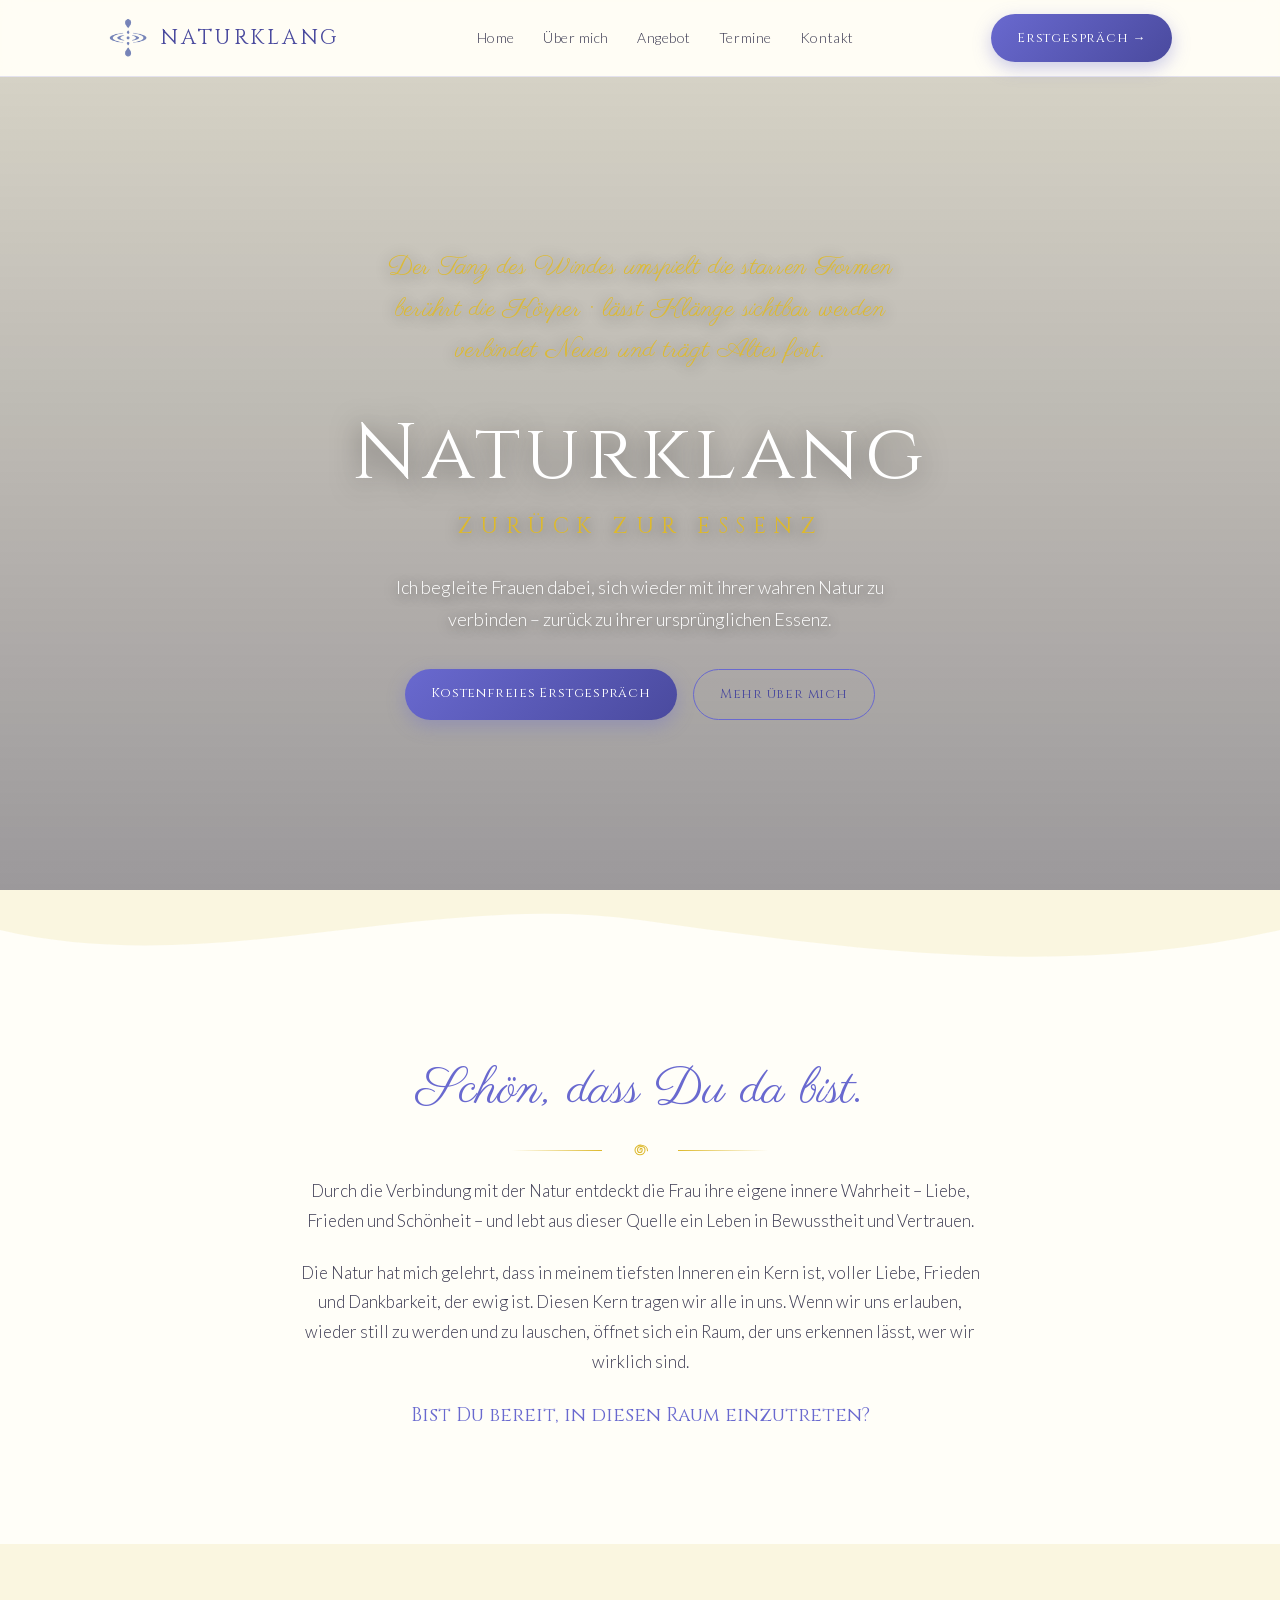
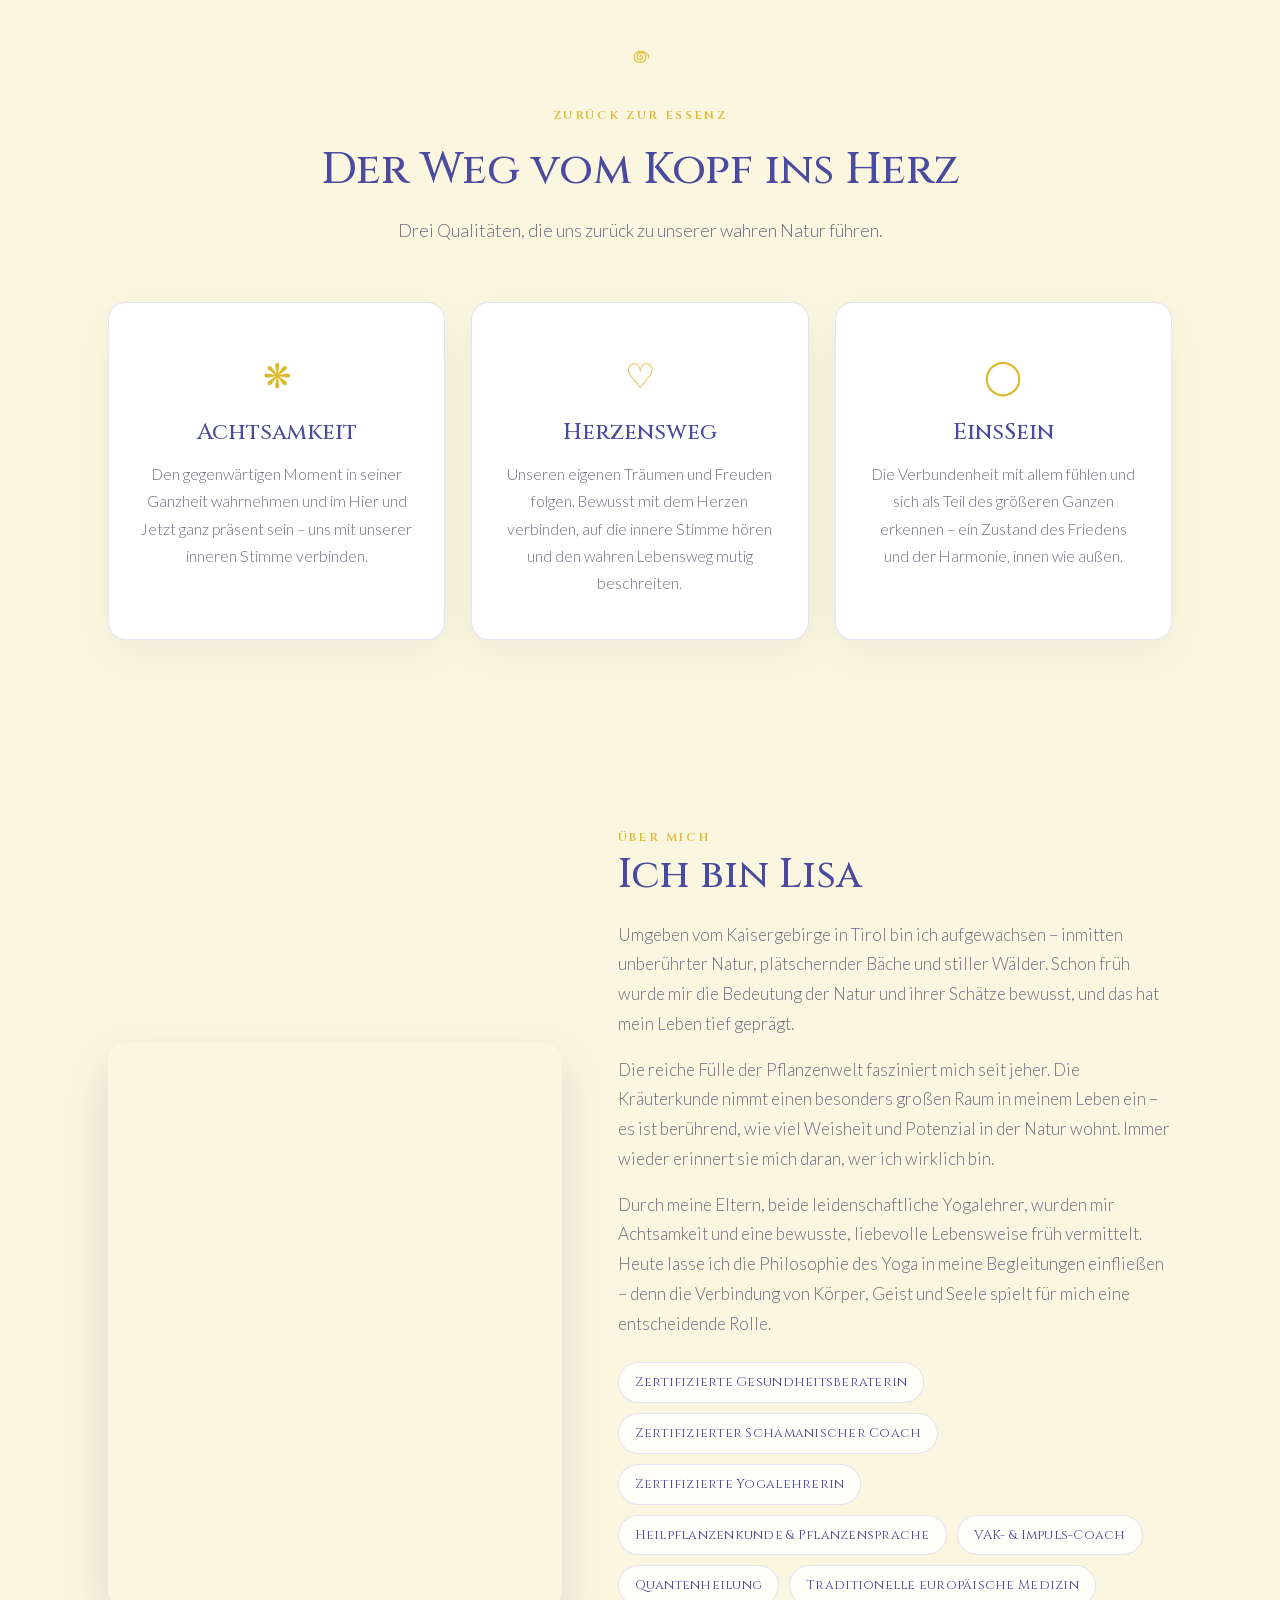
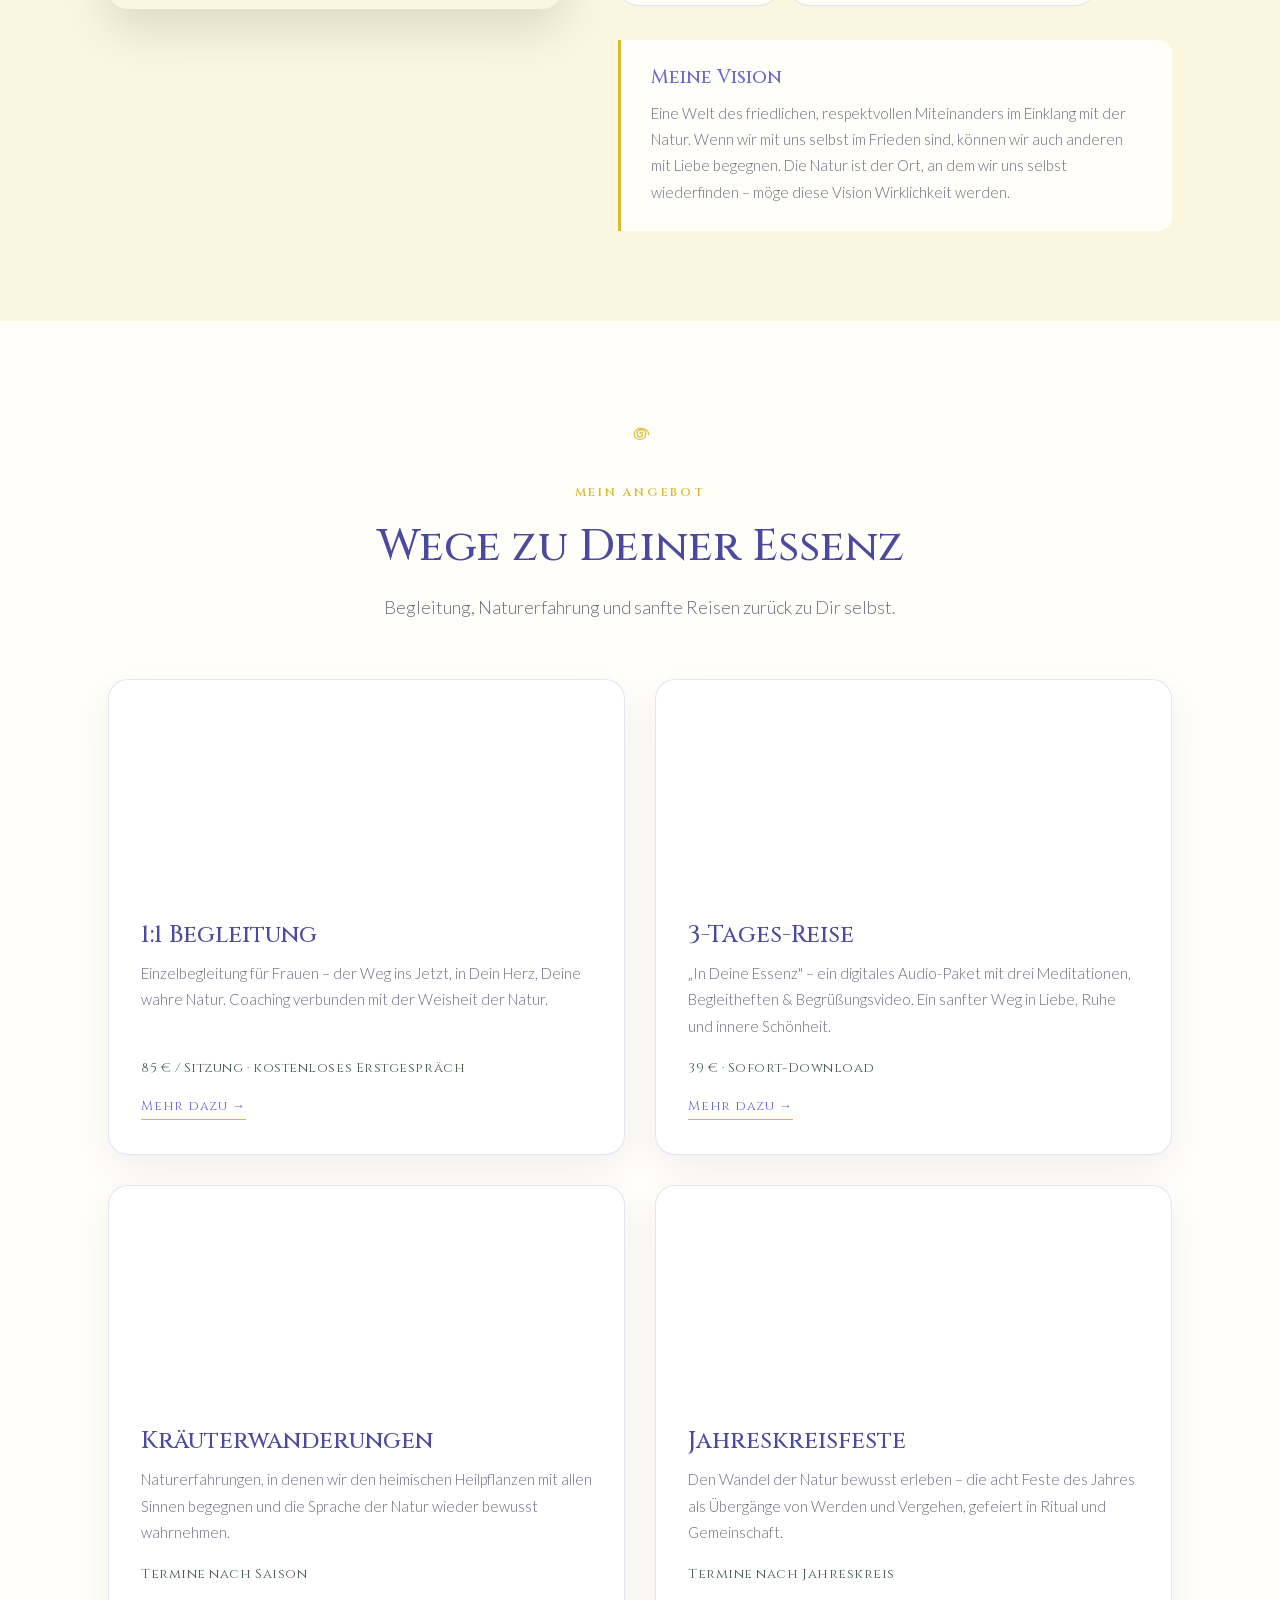
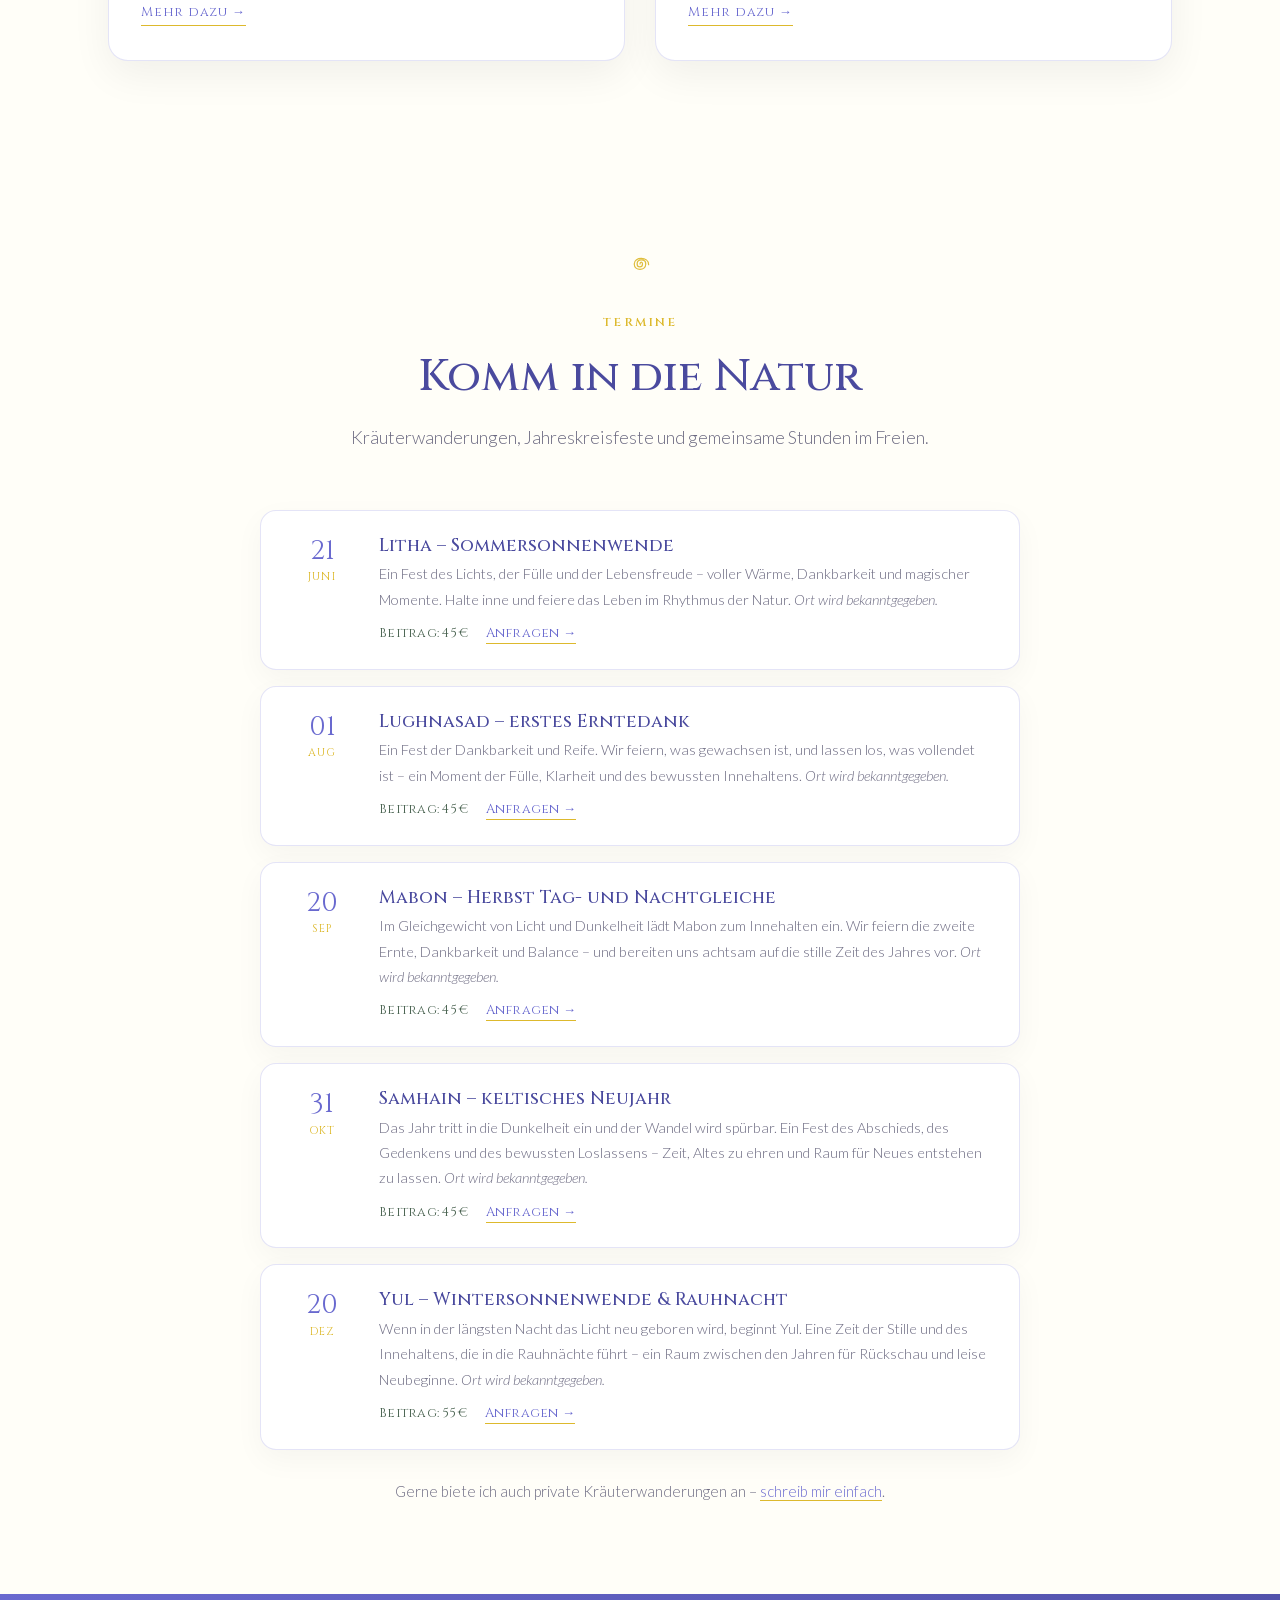
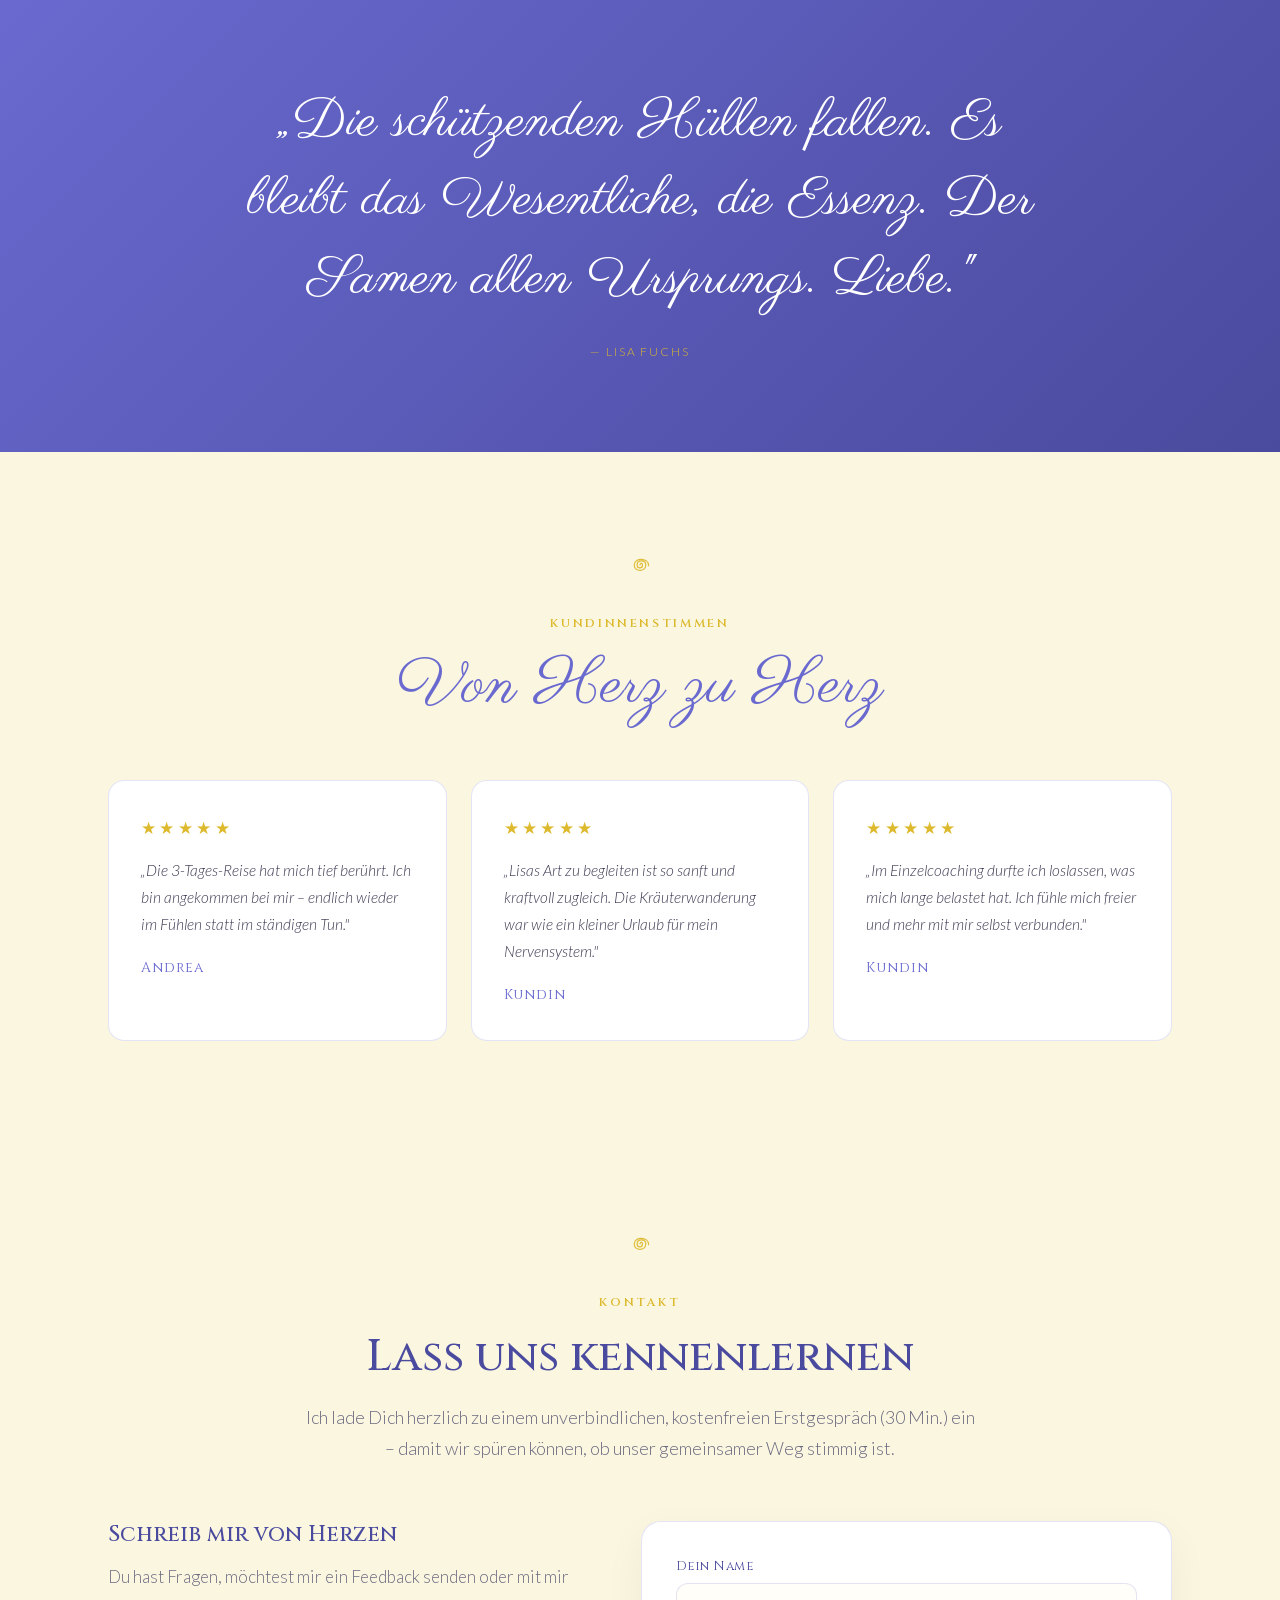
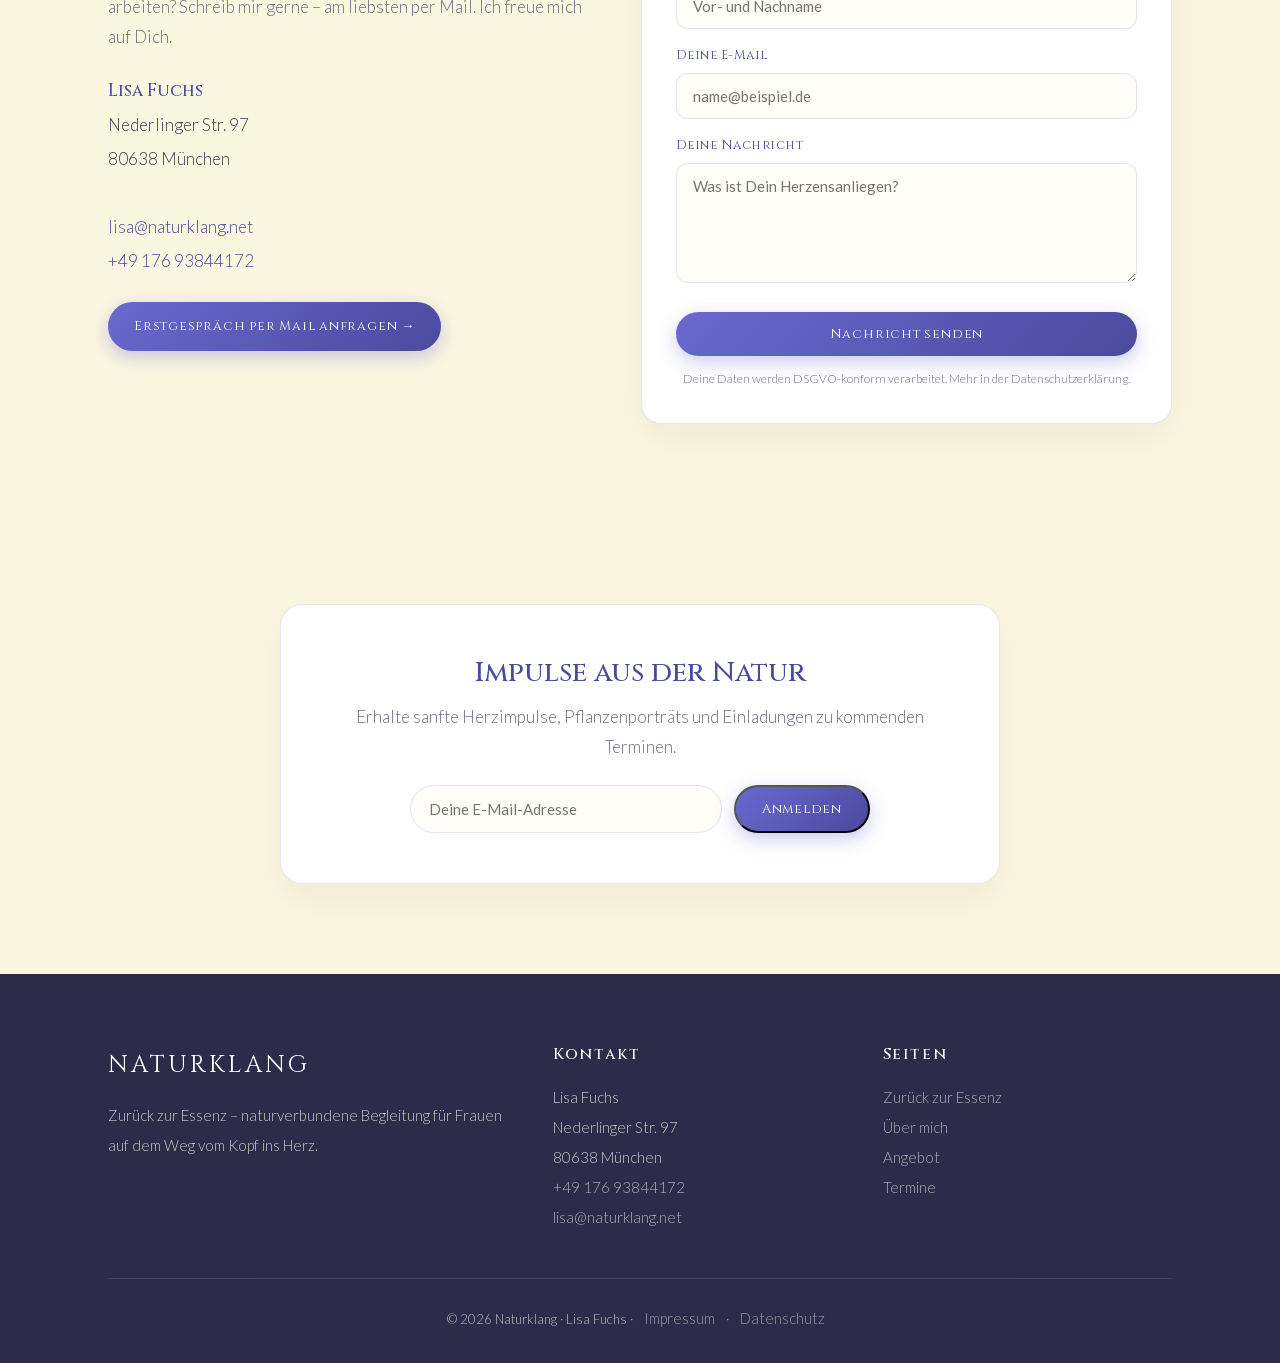
==== commit 15897e0f: "Termine: 5 echte Jahreskreisfeste von naturklang.net übernommen" ====
--- a/index.html
+++ b/index.html
@@ -225,7 +225,11 @@
 /* ---------- Termine ---------- */
 .termine { background:var(--c-bg-soft); }
 .termine .list { max-width:760px; margin:0 auto; display:flex; flex-direction:column; gap:16px; }
-.termin { display:flex; gap:24px; align-items:center; background:var(--c-card); border:1px solid var(--c-line); border-radius:16px; padding:22px 26px; box-shadow:0 10px 30px rgba(0,0,0,.04); }
+.termin { display:flex; gap:24px; align-items:flex-start; background:var(--c-card); border:1px solid var(--c-line); border-radius:16px; padding:24px 28px; box-shadow:0 10px 30px rgba(0,0,0,.04); }
+.termin .date { padding-top:2px; }
+.termin .info .beitrag { margin-top:10px; font-family:'Cinzel',serif; font-size:13px; color:var(--c-green); letter-spacing:.02em; }
+.termin .info .beitrag a { color:var(--c-brand); border-bottom:1px solid var(--c-accent); padding-bottom:1px; margin-left:14px; }
+.termin .info .beitrag a:hover { color:var(--c-brand-dk); }
 .termin .date { font-family:'Cinzel',serif; color:var(--c-brand); text-align:center; min-width:66px; line-height:1.1; }
 .termin .date .d { font-size:27px; display:block; }
 .termin .date .m { font-size:11px; letter-spacing:.12em; text-transform:uppercase; color:var(--c-accent); }
@@ -476,21 +480,47 @@
     </div>
     <div class="list">
       <div class="termin">
-        <div class="date"><span class="d">—</span><span class="m">bald</span></div>
+        <div class="date"><span class="d">21</span><span class="m">Juni</span></div>
         <div class="info">
-          <h4>Frühlings-Kräuterwanderung</h4>
-          <p>Ein achtsamer Gang durch die erwachende Natur – die ersten Heilkräuter entdecken und mit allen Sinnen spüren.</p>
+          <h4>Litha – Sommersonnenwende</h4>
+          <p>Ein Fest des Lichts, der Fülle und der Lebensfreude – voller Wärme, Dankbarkeit und magischer Momente. Halte inne und feiere das Leben im Rhythmus der Natur. <em>Ort wird bekanntgegeben.</em></p>
+          <div class="beitrag">Beitrag: 45 € <a href="mailto:lisa@naturklang.net?subject=Anmeldung%3A%20Litha%20%E2%80%93%20Sommersonnenwende">Anfragen &rarr;</a></div>
         </div>
       </div>
       <div class="termin">
-        <div class="date"><span class="d">—</span><span class="m">bald</span></div>
+        <div class="date"><span class="d">01</span><span class="m">Aug</span></div>
         <div class="info">
-          <h4>Jahreskreisfest</h4>
-          <p>Den Wandel der Jahreszeiten bewusst feiern – in Ritual, Stille und Gemeinschaft.</p>
-        </div>
-      </div>
-    </div>
-    <p class="hint">Aktuelle Termine werden hier laufend ergänzt. Schreib mir gerne für die nächsten Daten: <a href="mailto:lisa@naturklang.net?subject=Termine">lisa@naturklang.net</a></p>
+          <h4>Lughnasad – erstes Erntedank</h4>
+          <p>Ein Fest der Dankbarkeit und Reife. Wir feiern, was gewachsen ist, und lassen los, was vollendet ist – ein Moment der Fülle, Klarheit und des bewussten Innehaltens. <em>Ort wird bekanntgegeben.</em></p>
+          <div class="beitrag">Beitrag: 45 € <a href="mailto:lisa@naturklang.net?subject=Anmeldung%3A%20Lughnasad">Anfragen &rarr;</a></div>
+        </div>
+      </div>
+      <div class="termin">
+        <div class="date"><span class="d">20</span><span class="m">Sep</span></div>
+        <div class="info">
+          <h4>Mabon – Herbst Tag- und Nachtgleiche</h4>
+          <p>Im Gleichgewicht von Licht und Dunkelheit lädt Mabon zum Innehalten ein. Wir feiern die zweite Ernte, Dankbarkeit und Balance – und bereiten uns achtsam auf die stille Zeit des Jahres vor. <em>Ort wird bekanntgegeben.</em></p>
+          <div class="beitrag">Beitrag: 45 € <a href="mailto:lisa@naturklang.net?subject=Anmeldung%3A%20Mabon">Anfragen &rarr;</a></div>
+        </div>
+      </div>
+      <div class="termin">
+        <div class="date"><span class="d">31</span><span class="m">Okt</span></div>
+        <div class="info">
+          <h4>Samhain – keltisches Neujahr</h4>
+          <p>Das Jahr tritt in die Dunkelheit ein und der Wandel wird spürbar. Ein Fest des Abschieds, des Gedenkens und des bewussten Loslassens – Zeit, Altes zu ehren und Raum für Neues entstehen zu lassen. <em>Ort wird bekanntgegeben.</em></p>
+          <div class="beitrag">Beitrag: 45 € <a href="mailto:lisa@naturklang.net?subject=Anmeldung%3A%20Samhain">Anfragen &rarr;</a></div>
+        </div>
+      </div>
+      <div class="termin">
+        <div class="date"><span class="d">20</span><span class="m">Dez</span></div>
+        <div class="info">
+          <h4>Yul – Wintersonnenwende &amp; Rauhnacht</h4>
+          <p>Wenn in der längsten Nacht das Licht neu geboren wird, beginnt Yul. Eine Zeit der Stille und des Innehaltens, die in die Rauhnächte führt – ein Raum zwischen den Jahren für Rückschau und leise Neubeginne. <em>Ort wird bekanntgegeben.</em></p>
+          <div class="beitrag">Beitrag: 55 € <a href="mailto:lisa@naturklang.net?subject=Anmeldung%3A%20Yul%20%E2%80%93%20Wintersonnenwende">Anfragen &rarr;</a></div>
+        </div>
+      </div>
+    </div>
+    <p class="hint">Gerne biete ich auch private Kräuterwanderungen an – <a href="mailto:lisa@naturklang.net?subject=Private%20Kr%C3%A4uterwanderung">schreib mir einfach</a>.</p>
   </div>
 </section>
 
